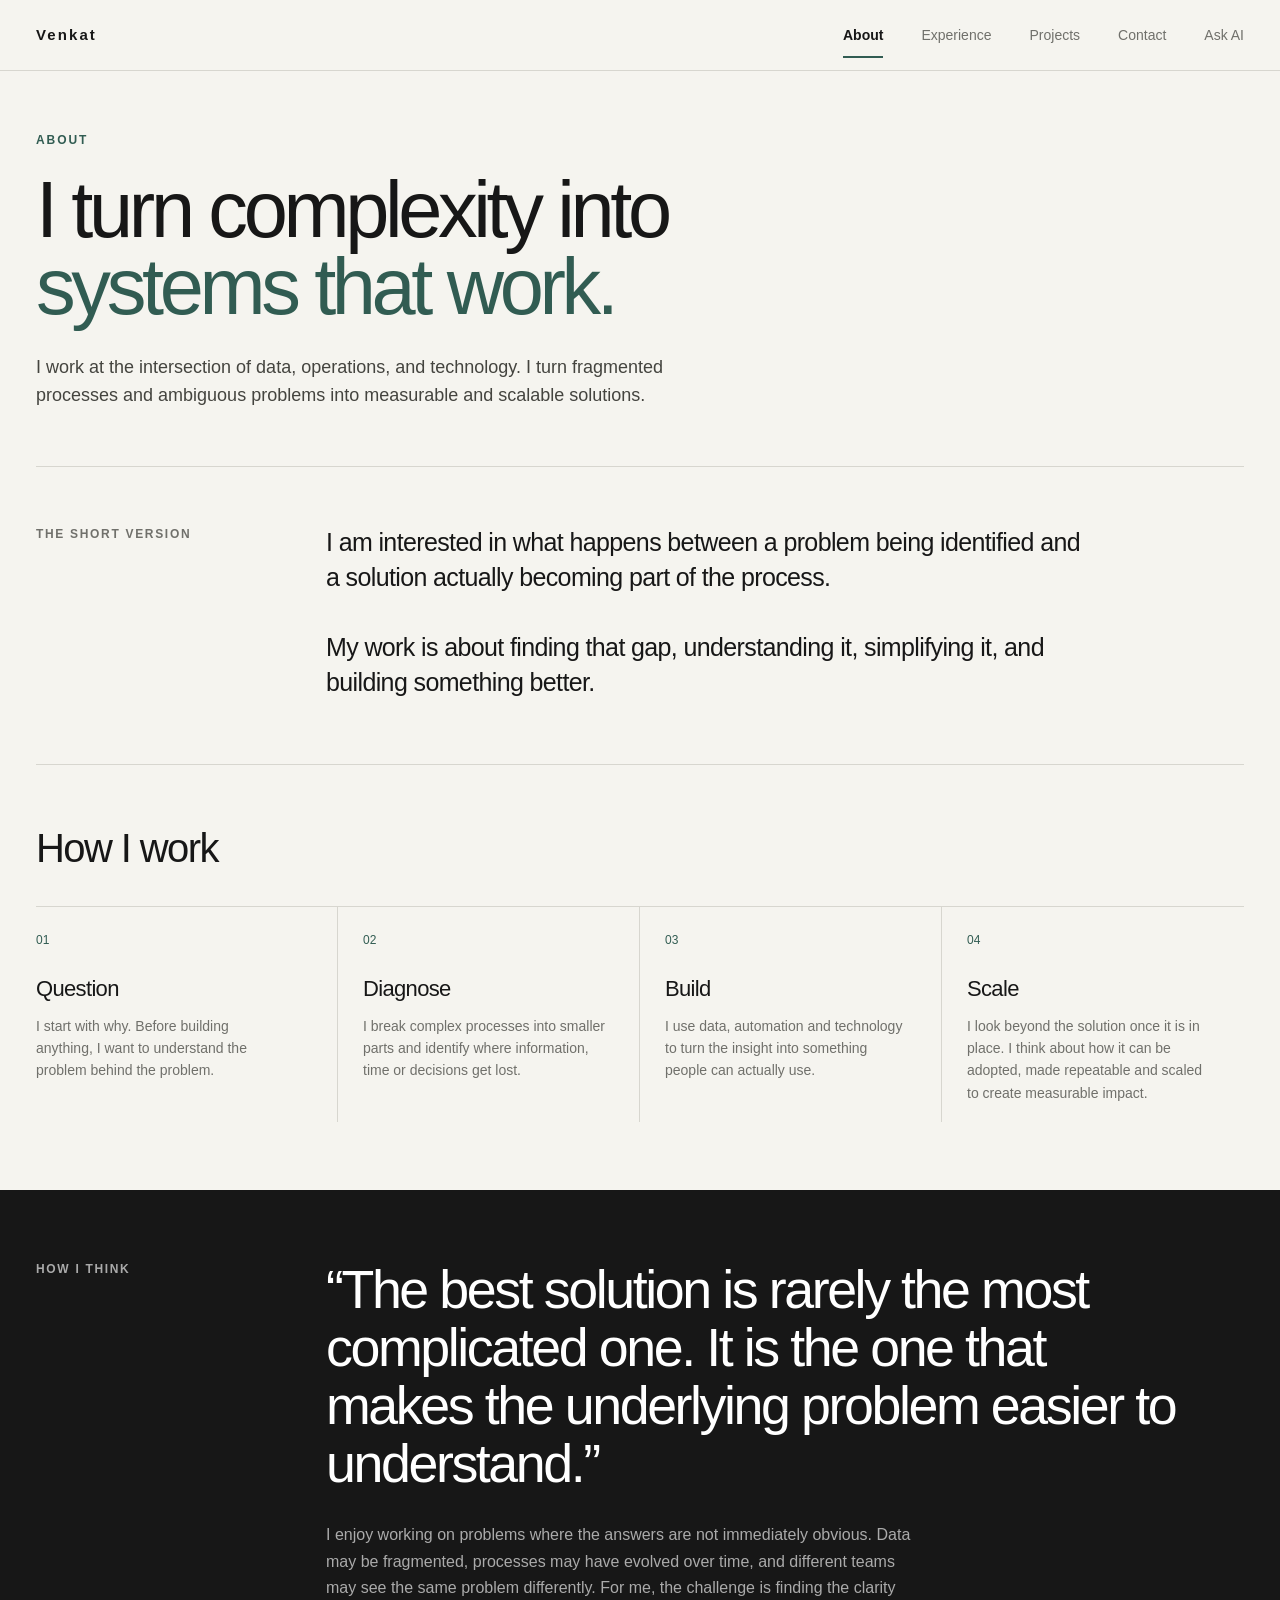
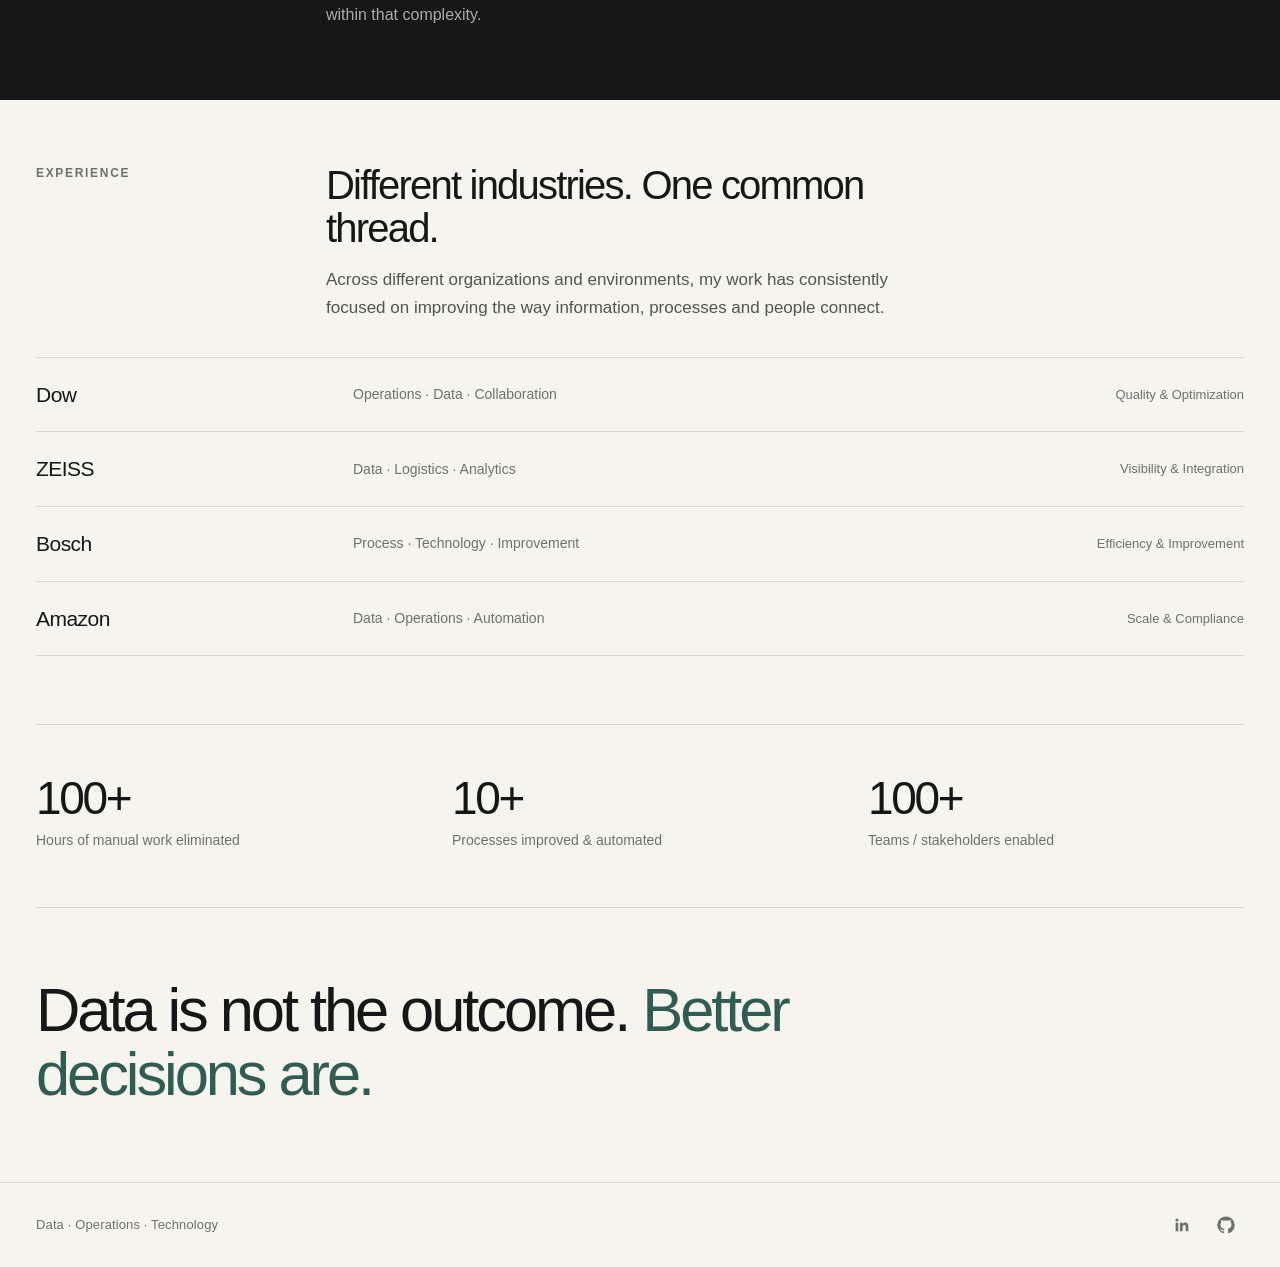
==== index.html @ 52da56d9 "Initial portfolio website" ====
<!DOCTYPE html>
<html lang="en">

<head>
  <meta charset="UTF-8" />

  <meta
    name="viewport"
    content="width=device-width, initial-scale=1.0"
  />

  <meta
    name="description"
    content="Venkat — Data, Operations and Technology. Turning complexity into systems that work."
  />

  <title>About — Venkat</title>

  <!-- Main page styles -->
  <link
    rel="stylesheet"
    href="/assets/css/pages/index.css"
  />

  <!-- Responsive styles must come after main styles -->
  <link
    rel="stylesheet"
    href="/assets/css/responsive.css"
  />
</head>


<body>

  <!-- ==========================================
       NAVIGATION
  =========================================== -->

  <nav class="site-nav">

    <div class="container nav-inner">

      <!-- Logo -->
      <a
        href="./index.html"
        class="logo"
        aria-label="Venkat home"
      >
        Venkat
      </a>


      <!-- Navigation Links -->
      <div
        class="nav-links"
        id="navLinks"
      >

        <a
          href="./index.html"
          class="active"
          aria-current="page"
        >
          About
        </a>

        <a href="./experience.html">
          Experience
        </a>

        <a href="./projects.html">
          Projects
        </a>

        <a href="./contact.html">
          Contact
        </a>

        <a href="./ask-ai/">
          Ask AI
        </a>

      </div>


      <!-- Mobile Hamburger -->
      <button
        class="menu-toggle"
        id="menuToggle"
        type="button"
        aria-label="Open navigation menu"
        aria-controls="navLinks"
        aria-expanded="false"
      >

        <span></span>
        <span></span>
        <span></span>

      </button>

    </div>

  </nav>



  <!-- ==========================================
       MAIN CONTENT
  =========================================== -->

  <main>


    <!-- ==========================================
         HERO
    =========================================== -->

    <section class="container hero">

      <div class="eyebrow">
        About
      </div>

      <h1>
        I turn complexity
        into<span> systems that work.</span>
      </h1>

      <p class="hero-description">
        I work at the intersection of data, operations, and technology.
         I turn fragmented processes and ambiguous problems into measurable 
         and scalable solutions.
      </p>

    </section>



    <!-- ==========================================
         INTRO
    =========================================== -->

    <section class="container intro">

      <div class="section-label">
        The short version
      </div>

      <div class="intro-text">

        I am interested in what happens between a problem being identified 
        and a solution actually becoming part of the process.

        <br><br>

        My work is about finding that gap, understanding it,
        simplifying it, and building something better.

      </div>

    </section>



    <!-- ==========================================
         FRAMEWORK
    =========================================== -->

    <section class="container framework">

      <h2 class="framework-title">
        How I work
      </h2>


      <div class="steps">


        <!-- Step 01 -->
        <article class="step">

          <div class="step-number">
            01
          </div>

          <h3>
            Question
          </h3>

          <p>
            I start with why. Before building anything, I want to understand the problem behind the problem.
          </p>

        </article>


        <!-- Step 02 -->
        <article class="step">

          <div class="step-number">
            02
          </div>

          <h3>
            Diagnose
          </h3>

          <p>
            I break complex processes into smaller
            parts and identify where information, time or
            decisions get lost.
          </p>

        </article>


        <!-- Step 03 -->
        <article class="step">

          <div class="step-number">
            03
          </div>

          <h3>
            Build
          </h3>

          <p>
            I use data, automation and technology to turn
            the insight into something people can actually use.
          </p>

        </article>


        <!-- Step 04 -->
        <article class="step">

          <div class="step-number">
            04
          </div>

          <h3>
            Scale
          </h3>

          <p>
            I look beyond the solution once it is in place. I think about how it can be 
            adopted, made repeatable and scaled to create measurable impact.
          </p>

        </article>


      </div>

    </section>



    <!-- ==========================================
         THINKING
    =========================================== -->

    <section class="thinking">

      <div class="container thinking-grid">


        <div class="section-label">
          How I think
        </div>


        <div>

          <blockquote class="thinking-quote">
            “The best solution is rarely the most complicated one.
            It is the one that makes the underlying problem easier
            to understand.”
          </blockquote>

          <p class="thinking-copy">
            I enjoy working on problems where the answers are not
            immediately obvious. Data may be fragmented, processes 
            may have evolved over time, and different teams may see 
            the same problem differently. For me, the challenge is 
            finding the clarity within that complexity.
          </p>

        </div>


      </div>

    </section>



    <!-- ==========================================
         EXPERIENCE
    =========================================== -->

    <section class="container experience">


      <div class="experience-header">


        <div>

          <div class="section-label">
            Experience
          </div>

        </div>


        <div>

          <h2>
            Different industries.
            One common thread.
          </h2>

          <p class="experience-intro">
            Across different organizations and environments,
            my work has consistently focused on improving the
            way information, processes and people connect.
          </p>

        </div>


      </div>



      <div class="companies">


        <!-- Dow -->
        <div class="company">

          <div class="company-name">
            Dow
          </div>

          <div class="company-role">
            Operations · Data · Collaboration
          </div>

          <div class="company-type">
            Quality & Optimization
          </div>

        </div>

        <!-- ZEISS -->
        <div class="company">

          <div class="company-name">
            ZEISS
          </div>

          <div class="company-role">
            Data · Logistics · Analytics
          </div>

          <div class="company-type">
            Visibility & Integration
          </div>

        </div>

        <!-- Bosch -->
        <div class="company">

          <div class="company-name">
            Bosch
          </div>

          <div class="company-role">
            Process · Technology · Improvement
          </div>

          <div class="company-type">
            Efficiency & Improvement
          </div>

        </div>
        <!-- Amazon -->
        <div class="company">

          <div class="company-name">
            Amazon
          </div>

          <div class="company-role">
            Data · Operations · Automation
          </div>

          <div class="company-type">
            Scale & Compliance
          </div>

        </div>

      </div>

    </section>



    <!-- ==========================================
         IMPACT / METRICS
    =========================================== -->

    <section class="container metrics">


      <div class="metric">

        <div class="metric-number">
          100+
        </div>

        <div class="metric-label">
          Hours of manual work eliminated
        </div>

      </div>


      <div class="metric">

        <div class="metric-number">
          10+
        </div>

        <div class="metric-label">
          Processes improved & automated
        </div>

      </div>


      <div class="metric">

        <div class="metric-number">
          100+
        </div>

        <div class="metric-label">
          Teams / stakeholders enabled
        </div>

      </div>


    </section>



    <!-- ==========================================
         PHILOSOPHY
    =========================================== -->

    <section class="container philosophy">

      <p>
        Data is not the outcome.
        <strong>Better decisions are.</strong>
      </p>

    </section>


  </main>



  <!-- ==========================================
       FOOTER
  =========================================== -->

  <footer>

    <div class="container footer-inner">


      <!-- Positioning -->
      <div class="footer-positioning">
        Data · Operations · Technology
      </div>



      <!-- Social Links -->
      <div class="social-links">


        <!-- LinkedIn -->
        <a
          href="https://www.linkedin.com/in/vr-pochana/"
          class="social-link linkedin-link"
          target="_blank"
          rel="noopener noreferrer"
          aria-label="Visit my LinkedIn profile"
        >

          <svg
            viewBox="0 0 24 24"
            aria-hidden="true"
          >

            <path
              d="M20.45 20.45h-3.56v-5.57c0-1.33-.03-3.04-1.85-3.04-1.85 0-2.14 1.45-2.14 2.94v5.67H9.34V9h3.42v1.56h.05c.48-.9 1.64-1.85 3.37-1.85 3.6 0 4.27 2.37 4.27 5.46v6.28zM5.32 7.43a2.06 2.06 0 1 1 0-4.12 2.06 2.06 0 0 1 0 4.12zM7.1 20.45H3.54V9H7.1v11.45z"
            />

          </svg>

        </a>



        <!-- GitHub -->
        <a
          href="https://github.com/venkat5554"
          class="social-link github-link"
          target="_blank"
          rel="noopener noreferrer"
          aria-label="Visit my GitHub profile"
        >

          <svg
            viewBox="0 0 24 24"
            aria-hidden="true"
          >

            <path
              d="M12 .7a11.5 11.5 0 0 0-3.64 22.41c.58.11.79-.25.79-.56v-2.23c-3.22.7-3.9-1.37-3.9-1.37-.52-1.34-1.29-1.7-1.29-1.7-1.05-.72.08-.71.08-.71 1.16.08 1.77 1.2 1.77 1.2 1.03 1.78 2.71 1.27 3.37.97.1-.75.4-1.27.73-1.56-2.57-.3-5.27-1.29-5.27-5.72 0-1.26.45-2.3 1.19-3.11-.12-.29-.52-1.47.11-3.07 0 0 .97-.31 3.16 1.19a10.9 10.9 0 0 1 5.76 0c2.19-1.5 3.16-1.19 3.16-1.19.63 1.6.23 2.78.11 3.07.74.81 1.19 1.85 1.19 3.11 0 4.45-2.71 5.42-5.29 5.71.42.36.79 1.08.79 2.18v3.24c0 .31.21.68.8.56A11.5 11.5 0 0 0 12 .7z"
            />

          </svg>

        </a>


      </div>

    </div>

  </footer>



  <!-- ==========================================
       JAVASCRIPT
  =========================================== -->

  <script src="/assets/js/main.js"></script>

</body>

</html>
---- assets/css/pages/index.css ----
/* ==========================================
   ROOT VARIABLES
=========================================== */

:root {
  --bg: #f5f4ef;
  --text: #171717;
  --muted: #70706b;
  --line: #d7d6cf;
  --accent: #315c52;
  --white: #ffffff;
  --linkedin: #0a66c2;
  --github: #181717;
}


/* ==========================================
   RESET
=========================================== */

*,
*::before,
*::after {
  box-sizing: border-box;
  margin: 0;
  padding: 0;
}

html {
  scroll-behavior: smooth;
}

body {
  min-height: 100vh;

  background: var(--bg);
  color: var(--text);

  font-family:
    Inter,
    -apple-system,
    BlinkMacSystemFont,
    "Segoe UI",
    sans-serif;

  line-height: 1.6;
}

body.menu-open {
  overflow: hidden;
}

a {
  color: inherit;
  text-decoration: none;
}

button,
input,
textarea {
  font: inherit;
}

img,
svg {
  display: block;
  max-width: 100%;
}


/* ==========================================
   GENERAL CONTAINER
=========================================== */

.container {
  width: min(1280px, calc(100% - 72px));
  margin-inline: auto;
}


/* ==========================================
   NAVIGATION
=========================================== */

.site-nav {
  position: relative;
  z-index: 1000;

  padding: 20px 0;

  border-bottom: 1px solid var(--line);
  background: var(--bg);
}

.nav-inner {
  position: relative;

  display: flex;
  align-items: center;
  justify-content: space-between;
}


/* ==========================================
   LOGO
=========================================== */

.logo {
  position: relative;
  z-index: 1002;

  font-size: 15px;
  font-weight: 700;
  letter-spacing: 0.14em;

  transition: opacity 0.2s ease;
}

.logo:hover {
  opacity: 0.65;
}


/* ==========================================
   DESKTOP NAVIGATION
=========================================== */

.nav-links {
  display: flex;
  align-items: center;

  gap: 38px;

  color: var(--muted);

  font-size: 14px;
}

.nav-links a {
  position: relative;

  padding: 4px 0;

  transition: color 0.25s ease;
}

.nav-links a:hover {
  color: var(--text);
}

.nav-links a.active {
  color: var(--text);
  font-weight: 600;
}

.nav-links a.active::after {
  content: "";

  position: absolute;
  left: 0;
  bottom: -8px;

  width: 100%;
  height: 2px;

  background: var(--accent);
}


/* ==========================================
   HAMBURGER
=========================================== */

.menu-toggle {
  display: none;

  position: relative;
  z-index: 1002;

  width: 32px;
  height: 26px;

  padding: 2px 0;

  border: 0;
  background: transparent;

  cursor: pointer;
}

.menu-toggle span {
  display: block;

  width: 100%;
  height: 2px;

  background: var(--text);

  transform-origin: center;

  transition:
    transform 0.3s ease,
    opacity 0.2s ease;
}

.menu-toggle span + span {
  margin-top: 6px;
}

.menu-toggle.active span:nth-child(1) {
  transform: translateY(8px) rotate(45deg);
}

.menu-toggle.active span:nth-child(2) {
  opacity: 0;
}

.menu-toggle.active span:nth-child(3) {
  transform: translateY(-8px) rotate(-45deg);
}


/* ==========================================
   HERO
=========================================== */

.hero {
  max-width: none;

  padding: 60px 0 56px;
}

.eyebrow {
  margin-bottom: 20px;

  color: var(--accent);

  font-size: 12px;
  font-weight: 600;

  text-transform: uppercase;
  letter-spacing: 0.16em;
}

.hero h1 {
  max-width: 930px;

  font-size: clamp(52px, 6.2vw, 82px);
  font-weight: 500;

  line-height: 0.98;
  letter-spacing: -0.055em;
}


/*
   Only highlight spans inside the hero heading.

   Do not use:
   .hero span

   because it can affect buttons or other
   span elements added inside the hero later.
*/

.hero h1 span {
  display: block;

  color: var(--accent);
  font-weight: 500;
}

.hero-description {
  max-width: 650px;

  margin-top: 28px;

  color: #44443f;

  font-size: 18px;
  line-height: 1.55;
}


/* ==========================================
   INTRO
=========================================== */

.intro {
  display: grid;
  grid-template-columns: 220px minmax(0, 760px);

  gap: 70px;

  padding: 58px 0 64px;

  border-top: 1px solid var(--line);
}

.section-label {
  color: var(--muted);

  font-size: 12px;
  font-weight: 600;

  text-transform: uppercase;
  letter-spacing: 0.14em;
}

.intro-text {
  max-width: 760px;

  font-size: 25px;

  line-height: 1.4;
  letter-spacing: -0.025em;
}


/* ==========================================
   FRAMEWORK
=========================================== */

.framework {
  padding: 62px 0 68px;

  border-top: 1px solid var(--line);
}

.framework-title {
  max-width: 800px;

  margin-bottom: 36px;

  font-size: 40px;
  font-weight: 500;

  line-height: 1.08;
  letter-spacing: -0.04em;
}

.steps {
  display: grid;
  grid-template-columns: repeat(4, 1fr);

  border-top: 1px solid var(--line);
}

.step {
  min-height: 210px;

  padding: 24px 25px 18px 0;

  border-right: 1px solid var(--line);
}

.step:not(:first-child) {
  padding-left: 25px;
}

.step:last-child {
  padding-right: 0;

  border-right: 0;
}

.step-number {
  margin-bottom: 26px;

  color: var(--accent);

  font-size: 12px;
  font-weight: 500;
}

.step h3 {
  margin-bottom: 12px;

  font-size: 22px;
  font-weight: 500;

  line-height: 1.2;
  letter-spacing: -0.03em;
}

.step p {
  max-width: 245px;

  color: var(--muted);

  font-size: 14px;
  line-height: 1.6;
}


/* ==========================================
   THINKING
=========================================== */

.thinking {
  padding: 70px 0 72px;

  background: var(--text);
  color: var(--white);
}

.thinking-grid {
  display: grid;
  grid-template-columns: 220px minmax(0, 900px);

  gap: 70px;
}

.thinking .section-label {
  color: #aaaaaa;
}

.thinking-quote {
  max-width: 850px;

  border: 0;

  font-size: clamp(34px, 4.2vw, 54px);
  font-style: normal;
  font-weight: 400;

  line-height: 1.08;
  letter-spacing: -0.045em;
}

.thinking-copy {
  max-width: 600px;

  margin-top: 30px;

  color: #aaaaaa;

  font-size: 16px;
  line-height: 1.65;
}


/* ==========================================
   EXPERIENCE
=========================================== */

.experience {
  padding: 64px 0 68px;
}

.experience-header {
  display: grid;
  grid-template-columns: 220px minmax(0, 760px);

  gap: 70px;

  margin-bottom: 36px;
}

.experience h2 {
  max-width: 650px;

  font-size: 40px;
  font-weight: 500;

  line-height: 1.08;
  letter-spacing: -0.045em;
}

.experience-intro {
  max-width: 600px;

  margin-top: 16px;

  color: #55554f;

  font-size: 17px;
  line-height: 1.6;
}


/* ==========================================
   COMPANY LIST
=========================================== */

.companies {
  border-top: 1px solid var(--line);
}

.company {
  display: grid;
  grid-template-columns: 0.8fr 1.4fr 1fr;
  align-items: center;

  gap: 30px;

  padding: 20px 0;

  border-bottom: 1px solid var(--line);

  transition:
    padding-left 0.2s ease,
    opacity 0.2s ease;
}

.company:hover {
  padding-left: 7px;
}

.company-name {
  font-size: 21px;
  font-weight: 500;

  letter-spacing: -0.025em;
}

.company-role {
  color: var(--muted);

  font-size: 14px;
  line-height: 1.5;
}

.company-type {
  color: var(--muted);

  font-size: 13px;
  line-height: 1.5;

  text-align: right;
}


/* ==========================================
   METRICS
=========================================== */

.metrics {
  display: grid;
  grid-template-columns: repeat(3, 1fr);

  gap: 40px;

  padding: 50px 0 56px;

  border-top: 1px solid var(--line);
}

.metric {
  min-width: 0;
}

.metric-number {
  font-size: 46px;
  font-weight: 500;

  line-height: 1;
  letter-spacing: -0.05em;
}

.metric-label {
  max-width: 220px;

  margin-top: 9px;

  color: var(--muted);

  font-size: 14px;
  line-height: 1.5;
}


/* ==========================================
   PHILOSOPHY
=========================================== */

.philosophy {
  padding: 70px 0 76px;

  border-top: 1px solid var(--line);
}

.philosophy p {
  max-width: 950px;

  font-size: clamp(38px, 4.8vw, 62px);

  line-height: 1.04;
  letter-spacing: -0.05em;
}

.philosophy strong {
  color: var(--accent);
  font-weight: 500;
}


/* ==========================================
   FOOTER
=========================================== */

footer {
  padding: 24px 0;

  border-top: 1px solid var(--line);

  color: var(--muted);

  font-size: 13px;
}

.footer-inner {
  display: flex;
  align-items: center;
  justify-content: space-between;

  gap: 30px;
}

.footer-positioning {
  letter-spacing: 0.01em;
}


/* ==========================================
   SOCIAL LINKS
=========================================== */

.social-links {
  display: flex;
  align-items: center;

  gap: 8px;
}

.social-link {
  display: inline-flex;
  align-items: center;
  justify-content: center;

  width: 36px;
  height: 36px;

  border-radius: 50%;

  color: var(--muted);

  transition:
    background-color 0.25s ease,
    color 0.25s ease,
    transform 0.25s ease;
}

.social-link svg {
  width: 18px;
  height: 18px;

  fill: currentColor;
}


/* LinkedIn */

.linkedin-link:hover,
.linkedin-link:focus-visible {
  background: var(--linkedin);
  color: var(--white);

  transform: translateY(-2px);
}


/* GitHub */

.github-link:hover,
.github-link:focus-visible {
  background: var(--github);
  color: var(--white);

  transform: translateY(-2px);
}


/* ==========================================
   FOCUS ACCESSIBILITY
=========================================== */

a:focus-visible,
button:focus-visible {
  outline: 2px solid var(--accent);
  outline-offset: 5px;
}


/* ==========================================
   TABLET
=========================================== */

@media (max-width: 900px) {

  .container {
    width: min(760px, calc(100% - 40px));
  }


  /* HERO */

  .hero {
    padding: 54px 0 50px;
  }

  .hero h1 {
    max-width: 760px;

    font-size: clamp(48px, 9vw, 68px);
  }

  .hero-description {
    max-width: 600px;

    font-size: 17px;
  }


  /* INTRO */

  .intro {
    grid-template-columns: 180px minmax(0, 1fr);

    gap: 45px;

    padding: 50px 0 56px;
  }

  .intro-text {
    font-size: 22px;
  }


  /* FRAMEWORK */

  .framework {
    padding: 54px 0 58px;
  }

  .steps {
    grid-template-columns: repeat(2, 1fr);
  }

  .step {
    min-height: 190px;

    padding: 25px 24px;
  }

  .step:not(:first-child) {
    padding-left: 24px;
  }

  .step:nth-child(2) {
    border-right: 0;
  }

  .step:nth-child(-n + 2) {
    border-bottom: 1px solid var(--line);
  }

  .step:nth-child(odd) {
    padding-left: 0;
  }

  .step-number {
    margin-bottom: 20px;
  }


  /* THINKING */

  .thinking {
    padding: 60px 0;
  }

  .thinking-grid {
    grid-template-columns: 180px minmax(0, 1fr);

    gap: 45px;
  }


  /* EXPERIENCE */

  .experience {
    padding: 56px 0 60px;
  }

  .experience-header {
    grid-template-columns: 180px minmax(0, 1fr);

    gap: 45px;

    margin-bottom: 32px;
  }

  .experience h2 {
    font-size: 36px;
  }


  /* COMPANIES */

  .company {
    grid-template-columns: 0.8fr 1.5fr 1fr;

    gap: 20px;
  }


  /* PHILOSOPHY */

  .philosophy {
    padding: 60px 0 64px;
  }
}


/* ==========================================
   MOBILE
=========================================== */

@media (max-width: 700px) {

  .container {
    width: calc(100% - 32px);
  }


  /* ==========================================
     NAVIGATION
  =========================================== */

  .site-nav {
    padding: 18px 0;
  }

  .menu-toggle {
    display: block;
  }

  .nav-links {
    position: fixed;
    inset: 0;

    z-index: 1001;

    display: flex;
    flex-direction: column;
    align-items: center;
    justify-content: center;

    gap: 28px;

    background: var(--bg);

    font-size: 22px;

    opacity: 0;
    visibility: hidden;

    pointer-events: none;

    transition:
      opacity 0.25s ease,
      visibility 0.25s ease;
  }

  .nav-links.open {
    opacity: 1;
    visibility: visible;

    pointer-events: auto;
  }

  .nav-links a.active::after {
    bottom: -6px;
  }


  /* ==========================================
     HERO
  =========================================== */

  .hero {
    padding: 44px 0 44px;
  }

  .eyebrow {
    margin-bottom: 18px;
  }

  .hero h1 {
    max-width: 100%;

    font-size: clamp(42px, 13vw, 58px);

    line-height: 0.98;
  }

  .hero-description {
    max-width: 100%;

    margin-top: 22px;

    font-size: 16px;
  }


  /* ==========================================
     INTRO
  =========================================== */

  .intro {
    display: block;

    padding: 44px 0 48px;
  }

  .intro .section-label {
    margin-bottom: 24px;
  }

  .intro-text {
    max-width: 100%;

    font-size: 20px;
  }


  /* ==========================================
     FRAMEWORK
  =========================================== */

  .framework {
    padding: 46px 0 50px;
  }

  .framework-title {
    margin-bottom: 28px;

    font-size: 34px;
  }

  .steps {
    grid-template-columns: 1fr;
  }

  .step,
  .step:not(:first-child) {
    min-height: auto;

    padding: 24px 0;

    border-right: 0;
    border-bottom: 1px solid var(--line);
  }

  .step:last-child {
    border-bottom: 0;
  }

  .step-number {
    margin-bottom: 15px;
  }

  .step h3 {
    font-size: 21px;
  }

  .step p {
    max-width: 450px;
  }


  /* ==========================================
     THINKING
  =========================================== */

  .thinking {
    padding: 48px 0 52px;
  }

  .thinking-grid {
    display: block;
  }

  .thinking .section-label {
    margin-bottom: 28px;
  }

  .thinking-quote {
    max-width: 100%;

    font-size: clamp(32px, 9vw, 44px);
  }

  .thinking-copy {
    margin-top: 26px;

    font-size: 15px;
  }


  /* ==========================================
     EXPERIENCE
  =========================================== */

  .experience {
    padding: 48px 0 52px;
  }

  .experience-header {
    display: block;

    margin-bottom: 30px;
  }

  .experience-header .section-label {
    margin-bottom: 22px;
  }

  .experience h2 {
    max-width: 100%;

    font-size: 34px;
  }

  .experience-intro {
    margin-top: 14px;

    font-size: 16px;
  }


  /* ==========================================
     COMPANY LIST
  =========================================== */

  .company {
    display: grid;
    grid-template-columns: 1fr;

    gap: 4px;

    padding: 20px 0;
  }

  .company:hover {
    padding-left: 0;
  }

  .company-name {
    margin-bottom: 4px;

    font-size: 20px;
  }

  .company-role {
    font-size: 14px;
  }

  .company-type {
    margin-top: 3px;

    font-size: 12px;

    text-align: left;
  }


  /* ==========================================
     METRICS
  =========================================== */

  .metrics {
    grid-template-columns: 1fr;

    gap: 0;

    padding: 0;
  }

  .metric {
    padding: 28px 0;

    border-bottom: 1px solid var(--line);
  }

  .metric:last-child {
    border-bottom: 0;
  }

  .metric-number {
    font-size: 44px;
  }


  /* ==========================================
     PHILOSOPHY
  =========================================== */

  .philosophy {
    padding: 52px 0 56px;
  }

  .philosophy p {
    max-width: 100%;

    font-size: clamp(36px, 10vw, 50px);
  }


  /* ==========================================
     FOOTER
  =========================================== */

  footer {
    padding: 22px 0;
  }

  .footer-inner {
    align-items: flex-start;
    flex-direction: column;

    gap: 16px;
  }
}


/* ==========================================
   SMALL MOBILE
=========================================== */

@media (max-width: 420px) {

  .container {
    width: calc(100% - 28px);
  }

  .hero {
    padding: 40px 0;
  }

  .hero h1 {
    font-size: clamp(39px, 12.5vw, 50px);
  }

  .intro-text {
    font-size: 19px;
  }

  .framework-title,
  .experience h2 {
    font-size: 31px;
  }

  .thinking-quote {
    font-size: 31px;
  }

  .metric-number {
    font-size: 40px;
  }
}
---- assets/css/responsive.css ----
/* ==========================================
   SHARED TABLET / MOBILE
=========================================== */

@media (max-width: 900px) {

  /* ========================================
     GENERAL
  ======================================== */

  .container {
    width: min(calc(100% - 32px), 760px);
  }


  /* ========================================
     NAVIGATION — ALL PAGES
  ======================================== */

  nav,
  .site-nav {
    position: relative;
    z-index: 1000;
  }

  .site-nav {
    padding: 22px 0;
  }

  nav {
    height: 76px;
  }

  .nav-inner {
    position: relative;
  }

  .menu-toggle {
    display: block;
  }

  .nav-links {
    position: fixed;
    inset: 0;

    width: 100%;
    height: 100dvh;

    display: flex;
    flex-direction: column;
    align-items: flex-start;
    justify-content: center;

    gap: 0;

    padding: 100px 32px 60px;

    /*
      About / Experience use --bg.
      Contact uses --background.
      The fallback keeps this shared file compatible.
    */
    background: var(--bg, var(--background));

    opacity: 0;
    visibility: hidden;
    pointer-events: none;

    transform: translateY(-12px);

    transition:
      opacity 0.25s ease,
      visibility 0.25s ease,
      transform 0.25s ease;

    z-index: 1001;
  }

  .nav-links.open {
    opacity: 1;
    visibility: visible;
    pointer-events: auto;

    transform: translateY(0);
  }

  .nav-links a {
    width: 100%;

    padding: 14px 0;

    color: var(--muted);

    font-size: clamp(34px, 8vw, 50px);
    font-weight: 500;

    line-height: 1.15;
    letter-spacing: -0.035em;
  }

  .nav-links a:hover,
  .nav-links a.active {
    color: var(--text);
  }

  .nav-links a.active::after {
    left: auto;
    right: 0;
    bottom: 50%;

    width: 8px;
    height: 8px;

    border-radius: 50%;

    background: var(--accent);

    transform: translateY(50%);
  }


  /* ========================================
     ABOUT PAGE
  ======================================== */

  .hero {
    padding: 80px 0;
  }

  .hero h1 {
    font-size: clamp(50px, 15vw, 78px);
  }

  .hero-description {
    margin-top: 35px;
    font-size: 18px;
  }

  .intro {
    grid-template-columns: 1fr;
    gap: 35px;

    padding: 70px 0;
  }

  .intro-text {
    font-size: 25px;
  }

  .framework {
    padding: 80px 0;
  }

  .framework-title {
    margin-bottom: 50px;
    font-size: 42px;
  }

  .steps {
    grid-template-columns: 1fr 1fr;
  }

  .step {
    margin: 0;

    padding: 30px 25px 35px 0;

    border-right: 0;
    border-bottom: 1px solid var(--line);
  }

  .step:nth-child(odd) {
    padding-right: 25px;
    border-right: 1px solid var(--line);
  }

  .step:nth-child(even) {
    padding-left: 25px;
  }

  .step-number {
    margin-bottom: 35px;
  }

  .step p {
    max-width: none;
  }

  .thinking {
    padding: 90px 0;
  }

  .thinking-grid {
    grid-template-columns: 1fr;
    gap: 35px;
  }

  .thinking-copy {
    margin-top: 35px;
  }

  .experience {
    padding: 85px 0;
  }

  .experience-header {
    grid-template-columns: 1fr;
    gap: 35px;

    margin-bottom: 55px;
  }

  .experience h2 {
    font-size: 43px;
  }

  .company-type {
    text-align: left;
  }

  .metrics {
    grid-template-columns: 1fr;
    gap: 45px;

    padding: 70px 0;
  }

  .philosophy {
    padding: 90px 0;
  }


  /* ========================================
     EXPERIENCE PAGE
  ======================================== */

  .career-strip-grid {
    grid-template-columns: 1fr 1fr;
  }

  .career-strip-item:nth-child(2) {
    border-right: 0;
  }

  .career-strip-item:nth-child(-n+2) {
    border-bottom: 1px solid rgba(255, 255, 255, 0.24);
  }

  .career-strip-item:nth-child(3) {
    padding-left: 0;
  }

  .experience-intro-grid,
  .company-header,
  .capabilities-header {
    grid-template-columns: 1fr;
    gap: 35px;
  }

  .experience-intro,
  .company,
  .capabilities,
  .cta {
    padding: 85px 0;
  }

  .ownership-grid {
    grid-template-columns: 1fr;
  }

  .ownership-item,
  .ownership-item:not(:first-child) {
    min-height: auto;

    padding: 30px 0;

    border-right: 0;
    border-bottom: 1px solid var(--line);
  }

  .ownership-item:last-child {
    border-bottom: 0;
  }

  .ownership-number {
    margin-bottom: 24px;
  }

  .company-outcome {
    grid-template-columns: 1fr;
  }

  .capability-grid {
    grid-template-columns: 1fr 1fr;
  }

  .capability:nth-child(2) {
    border-right: 0;
  }

  .capability:nth-child(-n+2) {
    border-bottom: 1px solid var(--line);
  }

  .capability:nth-child(3) {
    padding-left: 0;
  }

  .cta-inner {
    flex-direction: column;
    align-items: flex-start;
  }


  /* ========================================
     CONTACT PAGE
  ======================================== */

  .contact-grid {
    grid-template-columns: 1fr;
    gap: 70px;
  }

  .contact {
    padding: 80px 0 90px;
  }

  .closing {
    padding: 90px 0;
  }

  .closing-grid {
    grid-template-columns: 1fr;
    gap: 40px;
  }


  /* ========================================
     FOOTER — ALL PAGES
  ======================================== */

  .footer-inner {
    flex-direction: column;
    align-items: flex-start;

    gap: 20px;
  }

  .social-links {
    gap: 8px;
  }

}


/* ==========================================
   SMALL MOBILE
=========================================== */

@media (max-width: 560px) {

  /* ========================================
     GENERAL
  ======================================== */

  .container {
    width: calc(100% - 32px);
  }

  .nav-inner {
    width: calc(100% - 32px);
  }

  .nav-links {
    padding-left: 20px;
    padding-right: 20px;
  }


  /* ========================================
     SHARED HERO
  ======================================== */

  .hero {
    padding: 65px 0 70px;
  }

  .eyebrow {
    margin-bottom: 22px;
  }

  .hero h1 {
    font-size: clamp(46px, 14vw, 68px);
    line-height: 1;
  }

  .hero-description {
    margin-top: 32px;
    font-size: 17px;
  }


  /* ========================================
     ABOUT PAGE
  ======================================== */

  .intro {
    padding: 60px 0;
  }

  .intro-text {
    font-size: 22px;
  }

  .framework {
    padding: 65px 0;
  }

  .framework-title {
    font-size: 37px;
  }

  .steps {
    grid-template-columns: 1fr;
  }

  .step,
  .step:nth-child(odd),
  .step:nth-child(even) {
    padding: 28px 0 32px;

    border-right: 0;
    border-bottom: 1px solid var(--line);
  }

  .step:last-child {
    border-bottom: 0;
  }

  .step-number {
    margin-bottom: 25px;
  }

  .thinking {
    padding: 75px 0;
  }

  .thinking-quote {
    font-size: 36px;
  }

  .metric-number {
    font-size: 50px;
  }

  .philosophy {
    padding: 75px 0;
  }

  .philosophy p {
    font-size: 43px;
  }


  /* ========================================
     EXPERIENCE PAGE
  ======================================== */

  .career-strip-grid {
    grid-template-columns: 1fr;
  }

  .career-strip-item,
  .career-strip-item:not(:first-child) {
    min-height: auto;

    padding: 24px 0;

    border-right: 0;
    border-bottom: 1px solid rgba(255, 255, 255, 0.24);
  }

  .career-strip-item:last-child {
    border-bottom: 0;
  }

  .career-strip-label {
    margin-bottom: 16px;
  }

  .experience-intro,
  .company,
  .capabilities,
  .cta {
    padding: 68px 0;
  }

  .company-meta {
    flex-direction: column;
    gap: 5px;
  }

  .company-meta span::after {
    display: none;
  }

  .company-summary {
    font-size: 17px;
  }

  .ownership {
    margin-top: 60px;
  }

  .company-outcome {
    margin-top: 50px;
  }

  .outcome-card,
  .project-card {
    min-height: auto;
    padding: 26px;
  }

  .project-card h3 {
    font-size: 26px;
  }

  .capability-grid {
    grid-template-columns: 1fr;
  }

  .capability,
  .capability:not(:first-child) {
    padding: 26px 0;

    border-right: 0;
    border-bottom: 1px solid var(--line);
  }

  .capability:last-child {
    border-bottom: 0;
  }


  /* ========================================
     CONTACT PAGE
  ======================================== */

  .contact {
    padding: 65px 0 75px;
  }

  .contact-grid {
    gap: 55px;
  }

  .contact-links {
    margin-top: 45px;
  }

  .form-group {
    grid-template-columns: 1fr;

    gap: 12px;

    padding: 22px 0;
  }

  .form-group label {
    padding-top: 0;
  }

  .form-group textarea {
    min-height: 140px;
  }

  .form-actions {
    justify-content: flex-start;
  }

  .closing {
    padding: 75px 0;
  }

  .closing-statement {
    font-size: 38px;
  }

}


/* ==========================================
   REDUCED MOTION
=========================================== */

@media (prefers-reduced-motion: reduce) {

  html {
    scroll-behavior: auto;
  }

  *,
  *::before,
  *::after {
    scroll-behavior: auto !important;

    transition-duration: 0.01ms !important;
    animation-duration: 0.01ms !important;
    animation-iteration-count: 1 !important;
  }

}


/* ==========================================
   ASK AI NAV ACCENT
=========================================== */
.nav-links .ask-ai-nav {
  padding: 8px 14px;
  border: 1px solid var(--accent);
  border-radius: 999px;
  color: var(--accent);
  font-weight: 600;
}

.nav-links .ask-ai-nav:hover,
.nav-links .ask-ai-nav.active {
  background: var(--accent);
  color: var(--bg);
}

.nav-links .ask-ai-nav.active::after {
  display: none;
}
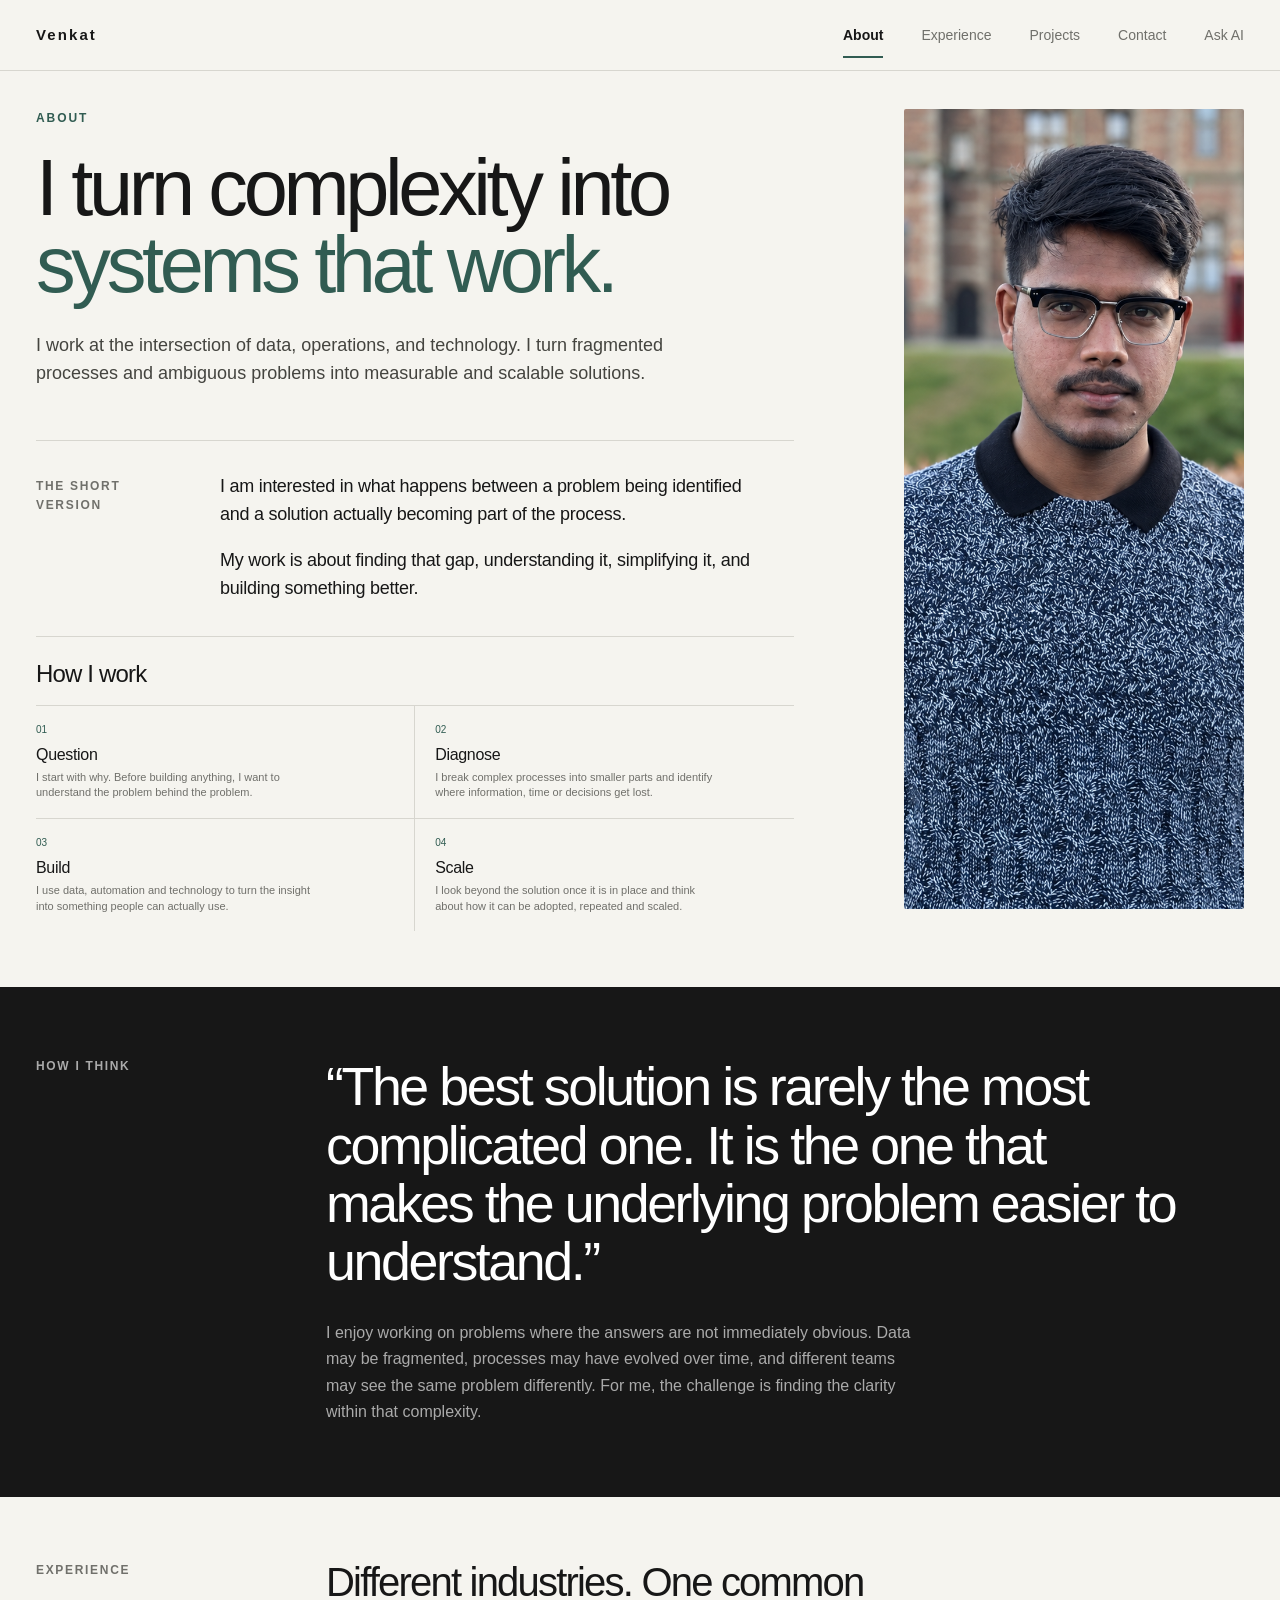
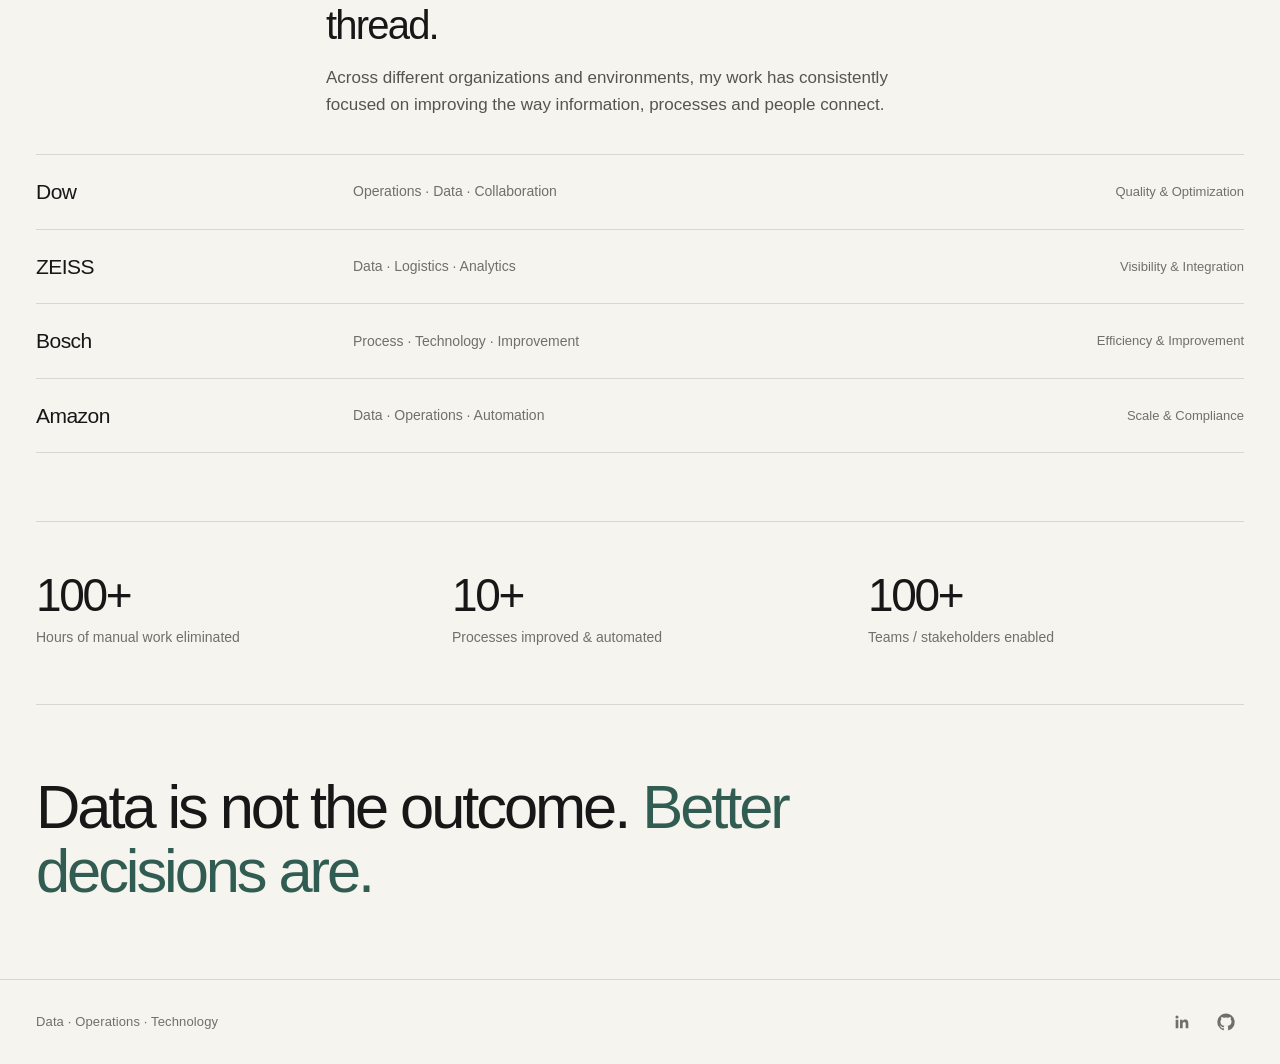
==== commit 27f725ec: "add about profile" ====
--- a/index.html
+++ b/index.html
@@ -15,22 +15,13 @@
   />
 
   <title>About — Venkat</title>
-
-  <!-- Main page styles -->
-  <link
-    rel="stylesheet"
-    href="/assets/css/pages/index.css"
-  />
-
-  <!-- Responsive styles must come after main styles -->
-  <link
-    rel="stylesheet"
-    href="/assets/css/responsive.css"
-  />
+  <link rel="stylesheet" href="assets/css/pages/index.css">
+  <link rel="stylesheet" href="assets/css/responsive.css">
+  <link rel="icon" type="image/png" sizes="64x64" href="./assets/images/profile_pic.png">
 </head>
 
 
-<body>
+<body class="about-page">
 
   <!-- ==========================================
        NAVIGATION
@@ -76,12 +67,14 @@
           Contact
         </a>
 
-        <a href="./ask-ai/">
-          Ask AI
-        </a>
-
-      </div>
-
+        <a href="./ask-ai/" class="desktop-ask-ai">Ask AI</a>
+
+      </div>
+
+      <!-- Mobile Ask AI button -->
+      <a class="mobile-ask-ai" href="./ask-ai/">
+        Ask AI
+      </a>
 
       <!-- Mobile Hamburger -->
       <button
@@ -118,142 +111,82 @@
 
     <section class="container hero">
 
-      <div class="eyebrow">
-        About
-      </div>
-
-      <h1>
-        I turn complexity
-        into<span> systems that work.</span>
-      </h1>
-
-      <p class="hero-description">
-        I work at the intersection of data, operations, and technology.
-         I turn fragmented processes and ambiguous problems into measurable 
-         and scalable solutions.
-      </p>
-
-    </section>
-
-
-
-    <!-- ==========================================
-         INTRO
-    =========================================== -->
-
-    <section class="container intro">
-
-      <div class="section-label">
-        The short version
-      </div>
-
-      <div class="intro-text">
-
-        I am interested in what happens between a problem being identified 
-        and a solution actually becoming part of the process.
-
-        <br><br>
-
-        My work is about finding that gap, understanding it,
-        simplifying it, and building something better.
-
-      </div>
-
-    </section>
-
-
-
-    <!-- ==========================================
-         FRAMEWORK
-    =========================================== -->
-
-    <section class="container framework">
-
-      <h2 class="framework-title">
-        How I work
-      </h2>
-
-
-      <div class="steps">
-
-
-        <!-- Step 01 -->
-        <article class="step">
-
-          <div class="step-number">
-            01
-          </div>
-
-          <h3>
-            Question
-          </h3>
-
-          <p>
-            I start with why. Before building anything, I want to understand the problem behind the problem.
-          </p>
-
-        </article>
-
-
-        <!-- Step 02 -->
-        <article class="step">
-
-          <div class="step-number">
-            02
-          </div>
-
-          <h3>
-            Diagnose
-          </h3>
-
-          <p>
-            I break complex processes into smaller
-            parts and identify where information, time or
-            decisions get lost.
-          </p>
-
-        </article>
-
-
-        <!-- Step 03 -->
-        <article class="step">
-
-          <div class="step-number">
-            03
-          </div>
-
-          <h3>
-            Build
-          </h3>
-
-          <p>
-            I use data, automation and technology to turn
-            the insight into something people can actually use.
-          </p>
-
-        </article>
-
-
-        <!-- Step 04 -->
-        <article class="step">
-
-          <div class="step-number">
-            04
-          </div>
-
-          <h3>
-            Scale
-          </h3>
-
-          <p>
-            I look beyond the solution once it is in place. I think about how it can be 
-            adopted, made repeatable and scaled to create measurable impact.
-          </p>
-
-        </article>
-
-
-      </div>
+      <div class="hero-copy">
+        <div class="eyebrow">
+          About
+        </div>
+
+        <h1>
+          I turn complexity
+          into<span> systems that work.</span>
+        </h1>
+
+        <p class="hero-description">
+          I work at the intersection of data, operations, and technology.
+          I turn fragmented processes and ambiguous problems into measurable
+          and scalable solutions.
+        </p>
+
+        <div class="hero-short-version">
+          <div class="section-label">
+            The short version
+          </div>
+
+          <div class="hero-short-text">
+            <p>
+              I am interested in what happens between a problem being identified
+              and a solution actually becoming part of the process.
+            </p>
+
+            <p>
+              My work is about finding that gap, understanding it,
+              simplifying it, and building something better.
+            </p>
+          </div>
+        </div>
+
+        <div class="hero-work">
+          <h2>How I work</h2>
+
+          <div class="hero-work-grid">
+            <div class="hero-work-step">
+              <span>01</span>
+              <h3>Question</h3>
+              <p>I start with why. Before building anything, I want to understand the problem behind the problem.</p>
+            </div>
+
+            <div class="hero-work-step">
+              <span>02</span>
+              <h3>Diagnose</h3>
+              <p>I break complex processes into smaller parts and identify where information, time or decisions get lost.</p>
+            </div>
+
+            <div class="hero-work-step">
+              <span>03</span>
+              <h3>Build</h3>
+              <p>I use data, automation and technology to turn the insight into something people can actually use.</p>
+            </div>
+
+            <div class="hero-work-step">
+              <span>04</span>
+              <h3>Scale</h3>
+              <p>I look beyond the solution once it is in place and think about how it can be adopted, repeated and scaled.</p>
+            </div>
+          </div>
+        </div>
+      </div>
+
+      <figure class="hero-portrait">
+        <!-- Change this filename if your photo has a different name in assets/images/ -->
+        <img
+          src="./assets/images/profile_pic_about.png"
+          alt="Portrait of Venkat R. Pochana"
+          width="640"
+          height="800"
+          loading="eager"
+          fetchpriority="high"
+        />
+      </figure>
 
     </section>
 
@@ -561,7 +494,6 @@
   =========================================== -->
 
   <script src="/assets/js/main.js"></script>
-
 </body>
 
 </html>
--- a/assets/css/pages/index.css
+++ b/assets/css/pages/index.css
@@ -168,59 +168,6 @@
 
 
 /* ==========================================
-   HAMBURGER
-=========================================== */
-
-.menu-toggle {
-  display: none;
-
-  position: relative;
-  z-index: 1002;
-
-  width: 32px;
-  height: 26px;
-
-  padding: 2px 0;
-
-  border: 0;
-  background: transparent;
-
-  cursor: pointer;
-}
-
-.menu-toggle span {
-  display: block;
-
-  width: 100%;
-  height: 2px;
-
-  background: var(--text);
-
-  transform-origin: center;
-
-  transition:
-    transform 0.3s ease,
-    opacity 0.2s ease;
-}
-
-.menu-toggle span + span {
-  margin-top: 6px;
-}
-
-.menu-toggle.active span:nth-child(1) {
-  transform: translateY(8px) rotate(45deg);
-}
-
-.menu-toggle.active span:nth-child(2) {
-  opacity: 0;
-}
-
-.menu-toggle.active span:nth-child(3) {
-  transform: translateY(-8px) rotate(-45deg);
-}
-
-
-/* ==========================================
    HERO
 =========================================== */
 
@@ -835,57 +782,6 @@
 
 
   /* ==========================================
-     NAVIGATION
-  =========================================== */
-
-  .site-nav {
-    padding: 18px 0;
-  }
-
-  .menu-toggle {
-    display: block;
-  }
-
-  .nav-links {
-    position: fixed;
-    inset: 0;
-
-    z-index: 1001;
-
-    display: flex;
-    flex-direction: column;
-    align-items: center;
-    justify-content: center;
-
-    gap: 28px;
-
-    background: var(--bg);
-
-    font-size: 22px;
-
-    opacity: 0;
-    visibility: hidden;
-
-    pointer-events: none;
-
-    transition:
-      opacity 0.25s ease,
-      visibility 0.25s ease;
-  }
-
-  .nav-links.open {
-    opacity: 1;
-    visibility: visible;
-
-    pointer-events: auto;
-  }
-
-  .nav-links a.active::after {
-    bottom: -6px;
-  }
-
-
-  /* ==========================================
      HERO
   =========================================== */
 
@@ -1169,4 +1065,262 @@
   .metric-number {
     font-size: 40px;
   }
-}+}
+
+/* ==========================================
+   ABOUT HERO + SHORT VERSION
+   Portrait dimensions intentionally preserved.
+========================================== */
+
+.about-page .hero {
+  display: grid;
+  grid-template-columns: minmax(0, 1fr) minmax(260px, 360px);
+  align-items: start;
+  gap: clamp(48px, 7vw, 110px);
+  padding: 38px 0 56px;
+}
+
+.about-page .hero-copy {
+  min-width: 0;
+}
+
+.about-page .hero h1 {
+  max-width: 820px;
+}
+
+.about-page .hero-short-version {
+  display: grid;
+  grid-template-columns: 150px minmax(0, 1fr);
+  gap: 34px;
+  max-width: 760px;
+  margin-top: 52px;
+  padding-top: 32px;
+  border-top: 1px solid var(--line);
+}
+
+.about-page .hero-short-version .section-label {
+  padding-top: 4px;
+}
+
+.about-page .hero-short-text {
+  max-width: 540px;
+  font-size: 18px;
+  line-height: 1.55;
+  letter-spacing: -0.015em;
+}
+
+.about-page .hero-short-text p + p {
+  margin-top: 18px;
+}
+
+/* Portrait: unchanged from your current CSS */
+.about-page .hero-portrait {
+  width: 100%;
+  max-width: 340px;
+  margin: 0 0 0 auto;
+}
+
+.about-page .hero-portrait img {
+  width: 100%;
+  aspect-ratio: 4 / 5;
+  object-fit: cover;
+  object-position: center 28%;
+  border-radius: 2px;
+}
+
+/* Tablet */
+@media (max-width: 900px) {
+  .about-page .hero {
+    grid-template-columns: minmax(0, 1fr) minmax(210px, 280px);
+    gap: 36px;
+    padding: 36px 0 50px;
+  }
+
+  .about-page .hero-portrait {
+    max-width: 280px;
+  }
+
+  .about-page .hero-short-version {
+    grid-template-columns: 120px minmax(0, 1fr);
+    gap: 24px;
+    margin-top: 42px;
+    padding-top: 28px;
+  }
+
+  .about-page .hero-short-text {
+    font-size: 17px;
+  }
+}
+
+/* Mobile */
+@media (max-width: 700px) {
+  .about-page .hero {
+    display: block;
+    padding: 44px 0;
+  }
+
+  .about-page .hero-short-version {
+    display: block;
+    max-width: 100%;
+    margin-top: 38px;
+    padding-top: 30px;
+  }
+
+  .about-page .hero-short-version .section-label {
+    margin-bottom: 20px;
+    padding-top: 0;
+  }
+
+  .about-page .hero-short-text {
+    max-width: 100%;
+    font-size: 17px;
+  }
+
+  .about-page .hero-portrait {
+    width: min(52vw, 200px);
+    max-width: 200px;
+    margin: 26px 0 0;
+  }
+
+  .about-page .hero-portrait img {
+    width: 100%;
+    height: auto;
+    aspect-ratio: 4 / 5;
+    object-fit: cover;
+    object-position: center 28%;
+  }
+}
+
+@media (max-width: 420px) {
+  .about-page .hero {
+    padding: 40px 0;
+  }
+
+  .about-page .hero-short-text {
+    font-size: 16px;
+  }
+
+  .about-page .hero-portrait {
+    width: min(54vw, 190px);
+    max-width: 190px;
+    margin-top: 24px;
+  }
+}
+
+
+
+/* ==========================================
+   COMPACT HOW I WORK — fills only the left gap
+   Portrait dimensions/crop are untouched.
+========================================== */
+
+.about-page .hero-work {
+  max-width: 760px;
+  margin-top: 34px;
+  padding-top: 24px;
+  border-top: 1px solid var(--line);
+}
+
+.about-page .hero-work h2 {
+  margin-bottom: 18px;
+  font-size: 24px;
+  font-weight: 500;
+  line-height: 1.08;
+  letter-spacing: -0.035em;
+}
+
+.about-page .hero-work-grid {
+  display: grid;
+  grid-template-columns: repeat(2, minmax(0, 1fr));
+  border-top: 1px solid var(--line);
+}
+
+.about-page .hero-work-step {
+  min-width: 0;
+  padding: 16px 20px 17px 0;
+  border-right: 1px solid var(--line);
+  border-bottom: 1px solid var(--line);
+}
+
+.about-page .hero-work-step:nth-child(even) {
+  padding-right: 0;
+  padding-left: 20px;
+  border-right: 0;
+}
+
+.about-page .hero-work-step:nth-child(n + 3) {
+  border-bottom: 0;
+}
+
+.about-page .hero-work-step span {
+  display: block;
+  margin-bottom: 7px;
+  color: var(--accent);
+  font-size: 10px;
+  font-weight: 500;
+}
+
+.about-page .hero-work-step h3 {
+  margin-bottom: 5px;
+  font-size: 16px;
+  font-weight: 500;
+  line-height: 1.2;
+  letter-spacing: -0.02em;
+}
+
+.about-page .hero-work-step p {
+  max-width: 290px;
+  color: var(--muted);
+  font-size: 11px;
+  line-height: 1.45;
+}
+
+@media (max-width: 900px) {
+  .about-page .hero-work {
+    margin-top: 30px;
+  }
+
+  .about-page .hero-work-step {
+    padding-top: 14px;
+    padding-bottom: 15px;
+  }
+
+  .about-page .hero-work-step p {
+    font-size: 10.5px;
+  }
+}
+
+@media (max-width: 700px) {
+  .about-page .hero-work {
+    margin-top: 36px;
+    padding-top: 28px;
+  }
+
+  .about-page .hero-work h2 {
+    font-size: 27px;
+  }
+
+  .about-page .hero-work-grid {
+    grid-template-columns: 1fr;
+  }
+
+  .about-page .hero-work-step,
+  .about-page .hero-work-step:nth-child(even) {
+    padding: 18px 0;
+    border-right: 0;
+    border-bottom: 1px solid var(--line);
+  }
+
+  .about-page .hero-work-step:last-child {
+    border-bottom: 0;
+  }
+
+  .about-page .hero-work-step h3 {
+    font-size: 18px;
+  }
+
+  .about-page .hero-work-step p {
+    max-width: 450px;
+    font-size: 13px;
+  }
+}
--- a/assets/css/responsive.css
+++ b/assets/css/responsive.css
@@ -12,328 +12,927 @@
     width: min(calc(100% - 32px), 760px);
   }
 
+  .about-page .container {
+    width: min(760px, calc(100% - 40px));
+  }
+
+  /* About page responsive rules live in index.css. */
 
   /* ========================================
-     NAVIGATION — ALL PAGES
+     EXPERIENCE PAGE
+     Tightened specifically for the long Experience page.
   ======================================== */
 
-  nav,
-  .site-nav {
-    position: relative;
-    z-index: 1000;
-  }
-
-  .site-nav {
+  .experience-page .hero {
+    padding: 48px 0 44px;
+  }
+
+  .experience-page .eyebrow {
+    margin-bottom: 18px;
+  }
+
+  .experience-page .hero h1 {
+    max-width: 760px;
+    font-size: clamp(46px, 8vw, 66px);
+  }
+
+  .experience-page .hero-description {
+    max-width: 600px;
+    margin-top: 22px;
+    font-size: 17px;
+  }
+
+  .experience-page .resume-actions {
+    margin-top: 22px;
+  }
+
+  .experience-page .career-strip-grid {
+    grid-template-columns: 1fr 1fr;
+  }
+
+  .experience-page .career-strip-item,
+  .experience-page .career-strip-item:not(:first-child) {
+    min-height: 96px;
+    padding: 20px 22px;
+  }
+
+  .experience-page .career-strip-item:nth-child(odd) {
+    padding-left: 0;
+  }
+
+  .experience-page .career-strip-item:nth-child(2) {
+    border-right: 0;
+  }
+
+  .experience-page .career-strip-item:nth-child(-n+2) {
+    border-bottom: 1px solid rgba(255, 255, 255, 0.24);
+  }
+
+  .experience-page .career-strip-item:nth-child(3) {
+    padding-left: 0;
+  }
+
+  .experience-page .career-strip-label {
+    margin-bottom: 10px;
+  }
+
+  .experience-page .company {
+    padding: 48px 0 52px;
+  }
+
+  .experience-page .company-header {
+    grid-template-columns: 1fr;
+    gap: 12px;
+  }
+
+  .experience-page .company-name {
+    font-size: clamp(34px, 6vw, 46px);
+  }
+
+  .experience-page .company-meta {
+    margin-top: 14px;
+  }
+
+  .experience-page .company-focus {
+    margin-top: 16px;
+  }
+
+  .experience-page .company-summary {
+    margin-top: 14px;
+    font-size: 16px;
+    line-height: 1.58;
+  }
+
+  .experience-page .ownership {
+    margin-top: 34px;
+    padding-top: 22px;
+  }
+
+  .experience-page .ownership-label {
+    margin-bottom: 18px;
+  }
+
+  .experience-page .ownership-grid {
+    grid-template-columns: 1fr;
+  }
+
+  .experience-page .ownership-item,
+  .experience-page .ownership-item:not(:first-child) {
+    min-height: auto;
     padding: 22px 0;
-  }
-
-  nav {
-    height: 76px;
-  }
-
-  .nav-inner {
-    position: relative;
-  }
-
-  .menu-toggle {
-    display: block;
-  }
-
-  .nav-links {
-    position: fixed;
-    inset: 0;
-
-    width: 100%;
-    height: 100dvh;
-
-    display: flex;
+    border-right: 0;
+    border-bottom: 1px solid var(--line);
+  }
+
+  .experience-page .ownership-item:last-child {
+    border-bottom: 0;
+    padding-bottom: 0;
+  }
+
+  .experience-page .ownership-number {
+    margin-bottom: 12px;
+  }
+
+  .experience-page .ownership-item h3 {
+    max-width: 520px;
+    margin-bottom: 9px;
+    font-size: 19px;
+  }
+
+  .experience-page .ownership-item p {
+    max-width: 620px;
+    font-size: 14px;
+  }
+
+  .experience-page .company-outcome {
+    grid-template-columns: 1fr;
+    gap: 14px;
+    margin-top: 32px;
+  }
+
+  .experience-page .outcome-card,
+  .experience-page .project-card {
+    min-height: auto;
+    padding: 24px;
+  }
+
+  .experience-page .impact-list {
+    margin-top: 18px;
+  }
+
+  .experience-page .project-card h3 {
+    font-size: 24px;
+  }
+
+  .experience-page .project-link {
+    margin-top: 20px;
+  }
+
+  .experience-page .cta {
+    padding: 54px 0;
+  }
+
+  .experience-page .cta-inner {
     flex-direction: column;
     align-items: flex-start;
-    justify-content: center;
-
-    gap: 0;
-
-    padding: 100px 32px 60px;
-
-    /*
-      About / Experience use --bg.
-      Contact uses --background.
-      The fallback keeps this shared file compatible.
-    */
-    background: var(--bg, var(--background));
-
-    opacity: 0;
-    visibility: hidden;
-    pointer-events: none;
-
-    transform: translateY(-12px);
-
-    transition:
-      opacity 0.25s ease,
-      visibility 0.25s ease,
-      transform 0.25s ease;
-
-    z-index: 1001;
-  }
-
-  .nav-links.open {
-    opacity: 1;
-    visibility: visible;
-    pointer-events: auto;
-
-    transform: translateY(0);
-  }
-
-  .nav-links a {
-    width: 100%;
-
-    padding: 14px 0;
-
-    color: var(--muted);
-
-    font-size: clamp(34px, 8vw, 50px);
-    font-weight: 500;
-
-    line-height: 1.15;
-    letter-spacing: -0.035em;
-  }
-
-  .nav-links a:hover,
-  .nav-links a.active {
-    color: var(--text);
-  }
-
-  .nav-links a.active::after {
-    left: auto;
-    right: 0;
-    bottom: 50%;
-
-    width: 8px;
-    height: 8px;
-
-    border-radius: 50%;
-
-    background: var(--accent);
-
-    transform: translateY(50%);
-  }
-
+    gap: 28px;
+  }
+
+  .experience-page .cta h2 {
+    font-size: clamp(34px, 5vw, 46px);
+  }
 
   /* ========================================
-     ABOUT PAGE
+     PROJECTS PAGE
   ======================================== */
 
-  .hero {
-    padding: 80px 0;
-  }
-
-  .hero h1 {
-    font-size: clamp(50px, 15vw, 78px);
-  }
-
-  .hero-description {
-    margin-top: 35px;
-    font-size: 18px;
-  }
-
-  .intro {
-    grid-template-columns: 1fr;
-    gap: 35px;
-
-    padding: 70px 0;
-  }
-
-  .intro-text {
-    font-size: 25px;
-  }
-
-  .framework {
-    padding: 80px 0;
-  }
-
-  .framework-title {
-    margin-bottom: 50px;
-    font-size: 42px;
-  }
-
-  .steps {
+  .projects-page .hero {
+    padding: 48px 0 44px;
+  }
+
+  .projects-page .hero h1 {
+    max-width: 760px;
+    font-size: clamp(46px, 8vw, 66px);
+  }
+
+  .projects-page .hero-copy {
+    max-width: 600px;
+    margin-top: 22px;
+    font-size: 17px;
+  }
+
+  .projects-page .selector-head {
+    grid-template-columns: 170px minmax(0, 1fr);
+    gap: 38px;
+    padding: 30px 0 24px;
+  }
+
+  .projects-page .lanes {
     grid-template-columns: 1fr 1fr;
   }
 
-  .step {
-    margin: 0;
-
-    padding: 30px 25px 35px 0;
-
+  .projects-page .lane,
+  .projects-page .lane + .lane {
+    min-height: 230px;
+    padding-top: 26px;
+    padding-bottom: 28px;
+  }
+
+  .projects-page .lane {
+    padding-right: 24px;
+  }
+
+  .projects-page .lane + .lane {
+    padding-left: 24px;
+  }
+
+  .projects-page .lane h2 {
+    margin-top: 22px;
+    font-size: clamp(30px, 4.8vw, 42px);
+  }
+
+  .projects-page .lane p {
+    margin-top: 12px;
+  }
+
+  .projects-page .lane .arrow {
+    margin-top: 20px;
+  }
+
+  .projects-page .collection {
+    padding: 50px 0 54px;
+  }
+
+  .projects-page .collection-head {
+    grid-template-columns: 170px minmax(0, 1fr);
+    gap: 38px;
+    margin-bottom: 30px;
+  }
+
+  .projects-page .collection-head h2 {
+    font-size: clamp(34px, 5vw, 48px);
+  }
+
+  .projects-page .project-grid {
+    grid-template-columns: 1fr 1fr;
+  }
+
+  .projects-page .card,
+  .projects-page .card:nth-child(even) {
+    min-height: auto;
+    padding-top: 24px;
+    padding-bottom: 26px;
+  }
+
+  .projects-page .card {
+    padding-right: 24px;
+  }
+
+  .projects-page .card:nth-child(even) {
+    padding-left: 24px;
+  }
+
+  .projects-page .card h3 {
+    font-size: 24px;
+  }
+
+  .projects-page .personal .project-grid {
+    grid-template-columns: 1fr 1fr;
+  }
+
+  .projects-page .personal .card,
+  .projects-page .personal .card:nth-child(2),
+  .projects-page .personal .card:last-child {
+    min-height: auto;
+    padding: 24px;
+  }
+
+  .projects-page .personal .card:nth-child(odd) {
+    padding-left: 0;
+  }
+
+  .projects-page .personal .card:last-child {
+    grid-column: 1 / -1;
+    border-top: 1px solid var(--line);
     border-right: 0;
-    border-bottom: 1px solid var(--line);
-  }
-
-  .step:nth-child(odd) {
-    padding-right: 25px;
-    border-right: 1px solid var(--line);
-  }
-
-  .step:nth-child(even) {
-    padding-left: 25px;
-  }
-
-  .step-number {
-    margin-bottom: 35px;
-  }
-
-  .step p {
-    max-width: none;
-  }
-
-  .thinking {
-    padding: 90px 0;
-  }
-
-  .thinking-grid {
-    grid-template-columns: 1fr;
-    gap: 35px;
-  }
-
-  .thinking-copy {
-    margin-top: 35px;
-  }
-
-  .experience {
-    padding: 85px 0;
-  }
-
-  .experience-header {
-    grid-template-columns: 1fr;
-    gap: 35px;
-
-    margin-bottom: 55px;
-  }
-
-  .experience h2 {
-    font-size: 43px;
-  }
-
-  .company-type {
-    text-align: left;
-  }
-
-  .metrics {
-    grid-template-columns: 1fr;
-    gap: 45px;
-
-    padding: 70px 0;
-  }
-
-  .philosophy {
-    padding: 90px 0;
-  }
-
-
-  /* ========================================
-     EXPERIENCE PAGE
-  ======================================== */
-
-  .career-strip-grid {
-    grid-template-columns: 1fr 1fr;
-  }
-
-  .career-strip-item:nth-child(2) {
-    border-right: 0;
-  }
-
-  .career-strip-item:nth-child(-n+2) {
-    border-bottom: 1px solid rgba(255, 255, 255, 0.24);
-  }
-
-  .career-strip-item:nth-child(3) {
-    padding-left: 0;
-  }
-
-  .experience-intro-grid,
-  .company-header,
-  .capabilities-header {
-    grid-template-columns: 1fr;
-    gap: 35px;
-  }
-
-  .experience-intro,
-  .company,
-  .capabilities,
-  .cta {
-    padding: 85px 0;
-  }
-
-  .ownership-grid {
-    grid-template-columns: 1fr;
-  }
-
-  .ownership-item,
-  .ownership-item:not(:first-child) {
-    min-height: auto;
-
-    padding: 30px 0;
-
-    border-right: 0;
-    border-bottom: 1px solid var(--line);
-  }
-
-  .ownership-item:last-child {
-    border-bottom: 0;
-  }
-
-  .ownership-number {
-    margin-bottom: 24px;
-  }
-
-  .company-outcome {
-    grid-template-columns: 1fr;
-  }
-
-  .capability-grid {
-    grid-template-columns: 1fr 1fr;
-  }
-
-  .capability:nth-child(2) {
-    border-right: 0;
-  }
-
-  .capability:nth-child(-n+2) {
-    border-bottom: 1px solid var(--line);
-  }
-
-  .capability:nth-child(3) {
-    padding-left: 0;
-  }
-
-  .cta-inner {
+  }
+
+  .projects-page .closing {
+    padding: 54px 0 58px;
+  }
+
+  .projects-page .closing h2 {
+    font-size: clamp(34px, 5vw, 48px);
+  }
+
+  .projects-page .cta {
+    padding: 54px 0;
+  }
+
+  .projects-page .cta-inner {
     flex-direction: column;
     align-items: flex-start;
-  }
-
+    gap: 28px;
+  }
+
+  .projects-page .cta h2 {
+    font-size: clamp(34px, 5vw, 46px);
+  }
 
   /* ========================================
      CONTACT PAGE
   ======================================== */
 
-  .contact-grid {
-    grid-template-columns: 1fr;
-    gap: 70px;
-  }
-
-  .contact {
-    padding: 80px 0 90px;
-  }
-
-  .closing {
-    padding: 90px 0;
-  }
-
-  .closing-grid {
-    grid-template-columns: 1fr;
-    gap: 40px;
-  }
-
+  .contact-page .hero {
+    padding: 48px 0 44px;
+  }
+
+  .contact-page .eyebrow {
+    margin-bottom: 18px;
+  }
+
+  .contact-page .hero h1 {
+    max-width: 760px;
+    font-size: clamp(46px, 8vw, 66px);
+  }
+
+  .contact-page .hero-description {
+    max-width: 600px;
+    margin-top: 22px;
+    font-size: 17px;
+  }
+
+  .contact-page .contact {
+    padding: 48px 0 54px;
+  }
+
+  .contact-page .contact-grid {
+    grid-template-columns: 280px minmax(0, 1fr);
+    gap: 48px;
+  }
+
+  .contact-page .contact-intro {
+    font-size: 22px;
+  }
+
+  .contact-page .contact-copy {
+    margin-top: 16px;
+  }
+
+  .contact-page .contact-links {
+    margin-top: 30px;
+  }
+
+  .contact-page .form-group {
+    grid-template-columns: 100px minmax(0, 1fr);
+    gap: 18px;
+    padding: 20px 0;
+  }
+
+  .contact-page .form-group textarea {
+    min-height: 125px;
+  }
+
+  .contact-page .form-actions {
+    margin-top: 20px;
+  }
+
+  .contact-page .closing {
+    padding: 54px 0 58px;
+  }
+
+  .contact-page .closing-grid {
+    grid-template-columns: 170px minmax(0, 1fr);
+    gap: 38px;
+  }
+
+  .contact-page .closing-statement {
+    font-size: clamp(34px, 5vw, 48px);
+  }
+
+  /* ========================================
+     AMAZON PROJECT
+  ======================================== */
+
+  .amazon-project-page .hero {
+    padding: 46px 0 42px;
+  }
+
+  .amazon-project-page .back {
+    margin-bottom: 24px;
+  }
+
+  .amazon-project-page h1 {
+    max-width: 860px;
+    font-size: clamp(46px, 8vw, 66px);
+  }
+
+  .amazon-project-page .tagline {
+    max-width: 760px;
+    margin-top: 22px;
+    font-size: 18px;
+  }
+
+  .amazon-project-page .hero-grid,
+  .amazon-project-page .section-head,
+  .amazon-project-page .synthesis-grid {
+    grid-template-columns: 1fr;
+    gap: 18px;
+  }
+
+  .amazon-project-page .hero-grid {
+    margin-top: 34px;
+    padding-top: 22px;
+  }
+
+  .amazon-project-page .section-index,
+  .amazon-project-page .synthesis-label {
+    padding-top: 0;
+  }
+
+  .amazon-project-page .nda {
+    margin-top: 26px;
+  }
+
+  .amazon-project-page .section {
+    padding: 56px 0;
+  }
+
+  .amazon-project-page .section-head {
+    margin-bottom: 30px;
+  }
+
+  .amazon-project-page h2 {
+    font-size: clamp(34px, 5.5vw, 50px);
+  }
+
+  .amazon-project-page .section-copy {
+    margin-top: 16px;
+  }
+
+  .amazon-project-page .story-grid,
+  .amazon-project-page .model-grid,
+  .amazon-project-page .workflow-grid {
+    grid-template-columns: 1fr;
+  }
+
+  .amazon-project-page .story-card,
+  .amazon-project-page .stage,
+  .amazon-project-page .panel,
+  .amazon-project-page .workflow,
+  .amazon-project-page .ba {
+    min-height: auto;
+  }
+
+  .amazon-project-page .view-grid {
+    grid-template-columns: repeat(2, minmax(0, 1fr));
+  }
+
+  .amazon-project-page .evolution {
+    grid-template-columns: 1fr;
+    gap: 8px;
+  }
+
+  .amazon-project-page .big-arrow {
+    min-height: 22px;
+    transform: rotate(90deg);
+  }
+
+  .amazon-project-page .pipe-row {
+    grid-template-columns: 1fr;
+    gap: 8px;
+  }
+
+  .amazon-project-page .pipe-row .arrow {
+    width: 1px;
+    height: 22px;
+    margin: 0 auto;
+  }
+
+  .amazon-project-page .pipe-row .arrow::after {
+    right: -3px;
+    top: auto;
+    bottom: 0;
+    transform: rotate(135deg);
+  }
+
+  .amazon-project-page .synthesis {
+    padding: 58px 0;
+  }
+
+  .amazon-project-page .loop {
+    grid-template-columns: 1fr;
+    gap: 8px;
+  }
+
+  .amazon-project-page .loop-arrow {
+    transform: rotate(90deg);
+  }
+
+  .amazon-project-page .next {
+    padding: 50px 0;
+  }
+
+  .amazon-project-page .next-inner {
+    align-items: flex-start;
+    flex-direction: column;
+    gap: 22px;
+  }
+
+  /* ========================================
+     BOSCH PROJECT
+  ======================================== */
+
+  .bosch-project-page .hero {
+    padding: 46px 0 42px;
+  }
+
+  .bosch-project-page .back {
+    margin-bottom: 24px;
+  }
+
+  .bosch-project-page h1 {
+    max-width: 860px;
+    font-size: clamp(46px, 8vw, 66px);
+  }
+
+  .bosch-project-page .tagline {
+    max-width: 760px;
+    margin-top: 22px;
+    font-size: 18px;
+  }
+
+  .bosch-project-page .hero-grid,
+  .bosch-project-page .section-head,
+  .bosch-project-page .synthesis-grid {
+    grid-template-columns: 1fr;
+    gap: 18px;
+  }
+
+  .bosch-project-page .hero-grid {
+    margin-top: 34px;
+    padding-top: 22px;
+  }
+
+  .bosch-project-page .section-index,
+  .bosch-project-page .synthesis-label {
+    padding-top: 0;
+  }
+
+  .bosch-project-page .ownership,
+  .bosch-project-page .nda {
+    grid-template-columns: 1fr;
+    gap: 8px;
+  }
+
+  .bosch-project-page .section {
+    padding: 56px 0;
+  }
+
+  .bosch-project-page .section-head {
+    margin-bottom: 30px;
+  }
+
+  .bosch-project-page h2 {
+    font-size: clamp(34px, 5.5vw, 50px);
+  }
+
+  .bosch-project-page .section-copy {
+    margin-top: 16px;
+  }
+
+  .bosch-project-page .story-grid,
+  .bosch-project-page .gov-grid {
+    grid-template-columns: 1fr;
+  }
+
+  .bosch-project-page .story-card,
+  .bosch-project-page .panel,
+  .bosch-project-page .writeback-card,
+  .bosch-project-page .workflow,
+  .bosch-project-page .role-card,
+  .bosch-project-page .ba {
+    min-height: auto;
+  }
+
+  .bosch-project-page .role-grid {
+    grid-template-columns: repeat(2, minmax(0, 1fr));
+  }
+
+  .bosch-project-page .pipe-row {
+    grid-template-columns: 1fr;
+    gap: 8px;
+  }
+
+  .bosch-project-page .pipe-row .arrow {
+    width: 1px;
+    height: 22px;
+    margin: 0 auto;
+  }
+
+  .bosch-project-page .pipe-row .arrow::after {
+    right: -3px;
+    top: auto;
+    bottom: 0;
+    transform: rotate(135deg);
+  }
+
+  .bosch-project-page .synthesis {
+    padding: 58px 0;
+  }
+
+  .bosch-project-page .loop {
+    grid-template-columns: 1fr;
+    gap: 8px;
+  }
+
+  .bosch-project-page .loop-arrow {
+    transform: rotate(90deg);
+  }
+
+  .bosch-project-page .next {
+    padding: 50px 0;
+  }
+
+  .bosch-project-page .next-inner {
+    flex-direction: column;
+    align-items: flex-start;
+    gap: 22px;
+  }
+
+  /* ========================================
+     ZEISS PROJECT
+  ======================================== */
+
+  .zeiss-project-page .hero {
+    padding: 46px 0 42px;
+  }
+
+  .zeiss-project-page .back {
+    margin-bottom: 24px;
+  }
+
+  .zeiss-project-page h1 {
+    max-width: 860px;
+    font-size: clamp(46px, 8vw, 66px);
+  }
+
+  .zeiss-project-page .tagline {
+    max-width: 760px;
+    margin-top: 22px;
+    font-size: 18px;
+  }
+
+  .zeiss-project-page .hero-grid,
+  .zeiss-project-page .section-head,
+  .zeiss-project-page .synthesis-grid {
+    grid-template-columns: 1fr;
+    gap: 18px;
+  }
+
+  .zeiss-project-page .hero-grid {
+    margin-top: 34px;
+    padding-top: 22px;
+  }
+
+  .zeiss-project-page .section-index,
+  .zeiss-project-page .synthesis-label {
+    padding-top: 0;
+  }
+
+  .zeiss-project-page .nda {
+    grid-template-columns: 1fr;
+    gap: 8px;
+    margin-top: 26px;
+  }
+
+  .zeiss-project-page .section {
+    padding: 56px 0;
+  }
+
+  .zeiss-project-page .section-head {
+    margin-bottom: 30px;
+  }
+
+  .zeiss-project-page h2 {
+    font-size: clamp(34px, 5.5vw, 50px);
+  }
+
+  .zeiss-project-page .section-copy {
+    margin-top: 16px;
+  }
+
+  .zeiss-project-page .story-grid,
+  .zeiss-project-page .route-grid,
+  .zeiss-project-page .validation-grid,
+  .zeiss-project-page .schema-grid,
+  .zeiss-project-page .ops-grid {
+    grid-template-columns: 1fr;
+  }
+
+  .zeiss-project-page .story-card,
+  .zeiss-project-page .panel,
+  .zeiss-project-page .schema-card,
+  .zeiss-project-page .exception-card,
+  .zeiss-project-page .route,
+  .zeiss-project-page .ba {
+    min-height: auto;
+  }
+
+  .zeiss-project-page .pipe-row {
+    grid-template-columns: 1fr;
+    gap: 8px;
+  }
+
+  .zeiss-project-page .pipe-row .arrow {
+    width: 1px;
+    height: 22px;
+    margin: 0 auto;
+  }
+
+  .zeiss-project-page .pipe-row .arrow::after {
+    right: -3px;
+    top: auto;
+    bottom: 0;
+    transform: rotate(135deg);
+  }
+
+  .zeiss-project-page .route-steps {
+    grid-template-columns: 1fr 1fr;
+  }
+
+  .zeiss-project-page .synthesis {
+    padding: 58px 0;
+  }
+
+  .zeiss-project-page .loop {
+    grid-template-columns: 1fr;
+    gap: 8px;
+  }
+
+  .zeiss-project-page .loop-arrow {
+    transform: rotate(90deg);
+  }
+
+  .zeiss-project-page .next {
+    padding: 50px 0;
+  }
+
+  .zeiss-project-page .next-inner {
+    flex-direction: column;
+    align-items: flex-start;
+    gap: 22px;
+  }
+
+  /* ========================================
+     DOW PROJECT
+  ======================================== */
+
+  .dow-project-page .hero {
+    padding: 46px 0 42px;
+  }
+
+  .dow-project-page .back {
+    margin-bottom: 24px;
+  }
+
+  .dow-project-page h1 {
+    max-width: 860px;
+    font-size: clamp(46px, 8vw, 66px);
+  }
+
+  .dow-project-page .tagline {
+    max-width: 760px;
+    margin-top: 22px;
+    font-size: 18px;
+  }
+
+  .dow-project-page .hero-grid,
+  .dow-project-page .section-head,
+  .dow-project-page .synthesis-grid {
+    grid-template-columns: 1fr;
+    gap: 18px;
+  }
+
+  .dow-project-page .hero-grid {
+    margin-top: 34px;
+    padding-top: 22px;
+  }
+
+  .dow-project-page .section-index,
+  .dow-project-page .synthesis-label {
+    padding-top: 0;
+  }
+
+  .dow-project-page .nda {
+    grid-template-columns: 1fr;
+    gap: 8px;
+    margin-top: 26px;
+  }
+
+  .dow-project-page .section {
+    padding: 56px 0;
+  }
+
+  .dow-project-page .section-head {
+    margin-bottom: 30px;
+  }
+
+  .dow-project-page h2 {
+    font-size: clamp(34px, 5.5vw, 50px);
+  }
+
+  .dow-project-page .section-copy {
+    margin-top: 16px;
+  }
+
+  .dow-project-page .story-grid,
+  .dow-project-page .tech-grid,
+  .dow-project-page .control-grid,
+  .dow-project-page .model-grid,
+  .dow-project-page .exp-grid {
+    grid-template-columns: 1fr;
+  }
+
+  .dow-project-page .story-card,
+  .dow-project-page .panel,
+  .dow-project-page .model-card,
+  .dow-project-page .chart-panel,
+  .dow-project-page .control-copy {
+    min-height: auto;
+  }
+
+  .dow-project-page .metric-row {
+    grid-template-columns: repeat(2, minmax(0, 1fr));
+  }
+
+  .dow-project-page .pipeline {
+    padding: 22px;
+  }
+
+  .dow-project-page .branches {
+    width: 66%;
+    margin-left: 34%;
+  }
+
+  .dow-project-page .branch-stem {
+    width: 66%;
+    margin-left: 34%;
+  }
+
+  .dow-project-page .synthesis {
+    padding: 58px 0;
+  }
+
+  .dow-project-page .loop {
+    grid-template-columns: 1fr;
+    gap: 8px;
+  }
+
+  .dow-project-page .loop-arrow {
+    transform: rotate(90deg);
+  }
+
+  .dow-project-page .next {
+    padding: 50px 0;
+  }
+
+  .dow-project-page .next-inner {
+    flex-direction: column;
+    align-items: flex-start;
+    gap: 22px;
+  }
+
+  /* ========================================
+     ASK VENKAT PROJECT
+  ======================================== */
+
+  .ask-venkat-project-page .hero {
+    padding: 46px 0 42px;
+  }
+
+  .ask-venkat-project-page .hero h1 {
+    font-size: clamp(46px, 8vw, 66px);
+  }
+
+  .ask-venkat-project-page .hero-description {
+    margin-top: 22px;
+    font-size: 17px;
+  }
+
+  .ask-venkat-project-page .section {
+    padding: 54px 0;
+  }
+
+  .ask-venkat-project-page .section-grid,
+  .ask-venkat-project-page .architecture-heading,
+  .ask-venkat-project-page .project-cta-grid {
+    grid-template-columns: 170px minmax(0, 1fr);
+    gap: 38px;
+  }
+
+  .ask-venkat-project-page .section-content h2,
+  .ask-venkat-project-page .architecture-heading h2,
+  .ask-venkat-project-page .project-cta h2 {
+    font-size: clamp(34px, 5vw, 48px);
+  }
+
+  .ask-venkat-project-page .architecture-flow {
+    grid-template-columns: repeat(5, minmax(0, 1fr));
+    gap: 10px;
+  }
+
+  .ask-venkat-project-page .architecture-arrow {
+    display: none;
+  }
+
+  .ask-venkat-project-page .architecture-step {
+    min-height: 136px;
+  }
+
+  .ask-venkat-project-page .project-cta {
+    padding: 54px 0;
+  }
 
   /* ========================================
      FOOTER — ALL PAGES
@@ -342,7 +941,6 @@
   .footer-inner {
     flex-direction: column;
     align-items: flex-start;
-
     gap: 20px;
   }
 
@@ -367,228 +965,1699 @@
     width: calc(100% - 32px);
   }
 
-  .nav-inner {
-    width: calc(100% - 32px);
-  }
-
-  .nav-links {
-    padding-left: 20px;
-    padding-right: 20px;
-  }
-
-
   /* ========================================
      SHARED HERO
   ======================================== */
 
-  .hero {
+  body:not(.about-page) .hero {
     padding: 65px 0 70px;
   }
 
-  .eyebrow {
+  body:not(.about-page) .eyebrow {
     margin-bottom: 22px;
   }
 
-  .hero h1 {
+  body:not(.about-page) .hero h1 {
     font-size: clamp(46px, 14vw, 68px);
     line-height: 1;
   }
 
-  .hero-description {
+  body:not(.about-page) .hero-description {
     margin-top: 32px;
     font-size: 17px;
   }
 
+  /* About page responsive rules live in index.css. */
 
   /* ========================================
-     ABOUT PAGE
+     EXPERIENCE PAGE
+     Mobile-first spacing: compact without feeling cramped.
   ======================================== */
 
-  .intro {
-    padding: 60px 0;
-  }
-
-  .intro-text {
+  .experience-page .hero {
+    padding: 38px 0 36px;
+  }
+
+  .experience-page .eyebrow {
+    margin-bottom: 15px;
+  }
+
+  .experience-page .hero h1 {
+    font-size: clamp(38px, 12vw, 52px);
+    line-height: 0.98;
+  }
+
+  .experience-page .hero-description {
+    margin-top: 18px;
+    font-size: 16px;
+    line-height: 1.55;
+  }
+
+  .experience-page .resume-actions {
+    margin-top: 20px;
+  }
+
+  .experience-page .resume-download-btn {
+    min-height: 46px;
+    padding: 10px 16px;
+  }
+
+  .experience-page .career-strip-grid {
+    grid-template-columns: 1fr;
+  }
+
+  .experience-page .career-strip-item,
+  .experience-page .career-strip-item:not(:first-child) {
+    min-height: auto;
+    padding: 17px 0;
+    border-right: 0;
+    border-bottom: 1px solid rgba(255, 255, 255, 0.24);
+  }
+
+  .experience-page .career-strip-item:last-child {
+    border-bottom: 0;
+  }
+
+  .experience-page .career-strip-label {
+    margin-bottom: 7px;
+  }
+
+  .experience-page .company {
+    padding: 38px 0 42px;
+  }
+
+  .experience-page .company-header {
+    gap: 10px;
+  }
+
+  .experience-page .company-name {
+    font-size: clamp(30px, 9vw, 38px);
+    line-height: 1.08;
+  }
+
+  .experience-page .company-meta {
+    flex-direction: column;
+    gap: 3px;
+    margin-top: 12px;
+    font-size: 13px;
+  }
+
+  .experience-page .company-meta span::after {
+    display: none;
+  }
+
+  .experience-page .company-focus {
+    margin-top: 13px;
+    font-size: 11px;
+    line-height: 1.45;
+  }
+
+  .experience-page .company-summary {
+    margin-top: 12px;
+    font-size: 15px;
+    line-height: 1.58;
+  }
+
+  .experience-page .ownership {
+    margin-top: 28px;
+    padding-top: 18px;
+  }
+
+  .experience-page .ownership-label {
+    margin-bottom: 12px;
+  }
+
+  .experience-page .ownership-item,
+  .experience-page .ownership-item:not(:first-child) {
+    padding: 18px 0;
+  }
+
+  .experience-page .ownership-number {
+    margin-bottom: 8px;
+  }
+
+  .experience-page .ownership-item h3 {
+    margin-bottom: 7px;
+    font-size: 18px;
+    line-height: 1.25;
+  }
+
+  .experience-page .ownership-item p {
+    font-size: 14px;
+    line-height: 1.55;
+  }
+
+  .experience-page .company-outcome {
+    margin-top: 26px;
+    gap: 12px;
+  }
+
+  .experience-page .outcome-card,
+  .experience-page .project-card {
+    min-height: auto;
+    padding: 20px;
+  }
+
+  .experience-page .impact-list {
+    margin-top: 15px;
+    padding-left: 18px;
+  }
+
+  .experience-page .impact-list li + li {
+    margin-top: 7px;
+  }
+
+  .experience-page .project-card h3 {
+    margin-top: 11px;
     font-size: 22px;
   }
 
-  .framework {
-    padding: 65px 0;
-  }
-
-  .framework-title {
-    font-size: 37px;
-  }
-
-  .steps {
-    grid-template-columns: 1fr;
-  }
-
-  .step,
-  .step:nth-child(odd),
-  .step:nth-child(even) {
-    padding: 28px 0 32px;
-
+  .experience-page .project-link {
+    margin-top: 17px;
+    font-size: 14px;
+  }
+
+  .experience-page .cta {
+    padding: 42px 0;
+  }
+
+  .experience-page .cta-inner {
+    gap: 22px;
+  }
+
+  .experience-page .cta h2 {
+    font-size: clamp(30px, 9vw, 39px);
+    line-height: 1.08;
+  }
+
+  .experience-page .cta-links {
+    gap: 10px;
+  }
+
+  /* ========================================
+     PROJECTS PAGE
+  ======================================== */
+
+  .projects-page .hero {
+    padding: 36px 0 34px;
+  }
+
+  .projects-page .eyebrow {
+    margin-bottom: 0;
+  }
+
+  .projects-page .hero h1 {
+    max-width: 100%;
+    margin-top: 15px;
+    font-size: clamp(37px, 11.5vw, 50px);
+    line-height: 0.99;
+  }
+
+  .projects-page .hero-copy {
+    max-width: 100%;
+    margin-top: 17px;
+    font-size: 15px;
+    line-height: 1.55;
+  }
+
+  .projects-page .selector-head {
+    display: block;
+    padding: 26px 0 20px;
+  }
+
+  .projects-page .selector-head .section-label {
+    margin-bottom: 13px;
+  }
+
+  .projects-page .lanes {
+    grid-template-columns: 1fr;
+  }
+
+  .projects-page .lane,
+  .projects-page .lane + .lane {
+    min-height: auto;
+    padding: 23px 0;
+    border-left: 0;
+  }
+
+  .projects-page .lane + .lane {
+    border-top: 1px solid var(--line);
+  }
+
+  .projects-page .lane:first-child:hover {
+    padding-left: 0;
+  }
+
+  .projects-page .lane h2 {
+    margin-top: 16px;
+    font-size: 30px;
+  }
+
+  .projects-page .lane p {
+    margin-top: 10px;
+    font-size: 14px;
+  }
+
+  .projects-page .lane .arrow {
+    margin-top: 16px;
+  }
+
+  .projects-page .collection {
+    padding: 38px 0 42px;
+  }
+
+  .projects-page .collection-head {
+    display: block;
+    margin-bottom: 22px;
+  }
+
+  .projects-page .collection-head .section-label {
+    margin-bottom: 13px;
+  }
+
+  .projects-page .collection-head h2 {
+    font-size: 31px;
+  }
+
+  .projects-page .collection-head p {
+    margin-top: 10px;
+    font-size: 14px;
+  }
+
+  .projects-page .project-grid,
+  .projects-page .personal .project-grid {
+    grid-template-columns: 1fr;
+  }
+
+  .projects-page .card,
+  .projects-page .card:nth-child(even),
+  .projects-page .personal .card,
+  .projects-page .personal .card:nth-child(2),
+  .projects-page .personal .card:last-child,
+  .projects-page .personal .card:nth-child(odd) {
+    grid-column: auto;
+    min-height: auto;
+    padding: 22px 0;
+    border-left: 0;
+    border-right: 0;
+  }
+
+  .projects-page .card h3 {
+    margin-top: 13px;
+    font-size: 22px;
+  }
+
+  .projects-page .card .tagline {
+    margin-top: 10px;
+    font-size: 14px;
+  }
+
+  .projects-page .tags {
+    margin-top: 15px;
+  }
+
+  .projects-page .metric {
+    margin-top: 17px;
+  }
+
+  .projects-page .card > a,
+  .projects-page .project-actions {
+    margin-top: 17px;
+  }
+
+  .projects-page .personal .card h3 {
+    font-size: 21px;
+  }
+
+  .projects-page .closing {
+    padding: 40px 0 44px;
+  }
+
+  .projects-page .closing h2 {
+    font-size: clamp(30px, 9vw, 39px);
+  }
+
+  .projects-page .closing p {
+    margin-top: 16px;
+    font-size: 14px;
+  }
+
+  .projects-page .cta {
+    padding: 40px 0;
+  }
+
+  .projects-page .cta-inner {
+    gap: 22px;
+  }
+
+  .projects-page .cta h2 {
+    font-size: clamp(30px, 9vw, 39px);
+    line-height: 1.08;
+  }
+
+  .projects-page .cta-links {
+    gap: 10px;
+  }
+
+  /* ========================================
+     AMAZON PROJECT
+  ======================================== */
+
+  .amazon-project-page .hero {
+    padding: 34px 0 32px;
+  }
+
+  .amazon-project-page .back {
+    margin-bottom: 20px;
+    font-size: 12px;
+  }
+
+  .amazon-project-page .eyebrow {
+    margin-bottom: 14px;
+  }
+
+  .amazon-project-page h1 {
+    max-width: 100%;
+    font-size: clamp(36px, 11.5vw, 49px);
+    line-height: 0.99;
+  }
+
+  .amazon-project-page .tagline {
+    margin-top: 17px;
+    font-size: 16px;
+    line-height: 1.5;
+  }
+
+  .amazon-project-page .hero-grid {
+    margin-top: 26px;
+    padding-top: 18px;
+    gap: 16px;
+  }
+
+  .amazon-project-page .hero-copy {
+    font-size: 15px;
+    line-height: 1.62;
+  }
+
+  .amazon-project-page .tags {
+    margin-top: 17px;
+    gap: 6px;
+  }
+
+  .amazon-project-page .tag {
+    padding: 6px 9px;
+    font-size: 10px;
+  }
+
+  .amazon-project-page .nda {
+    grid-template-columns: 1fr;
+    gap: 6px;
+    margin-top: 22px;
+    padding: 15px 16px;
+  }
+
+  .amazon-project-page .section {
+    padding: 40px 0;
+  }
+
+  .amazon-project-page .section-head {
+    gap: 10px;
+    margin-bottom: 22px;
+  }
+
+  .amazon-project-page h2 {
+    font-size: clamp(30px, 9vw, 39px);
+    line-height: 1.07;
+  }
+
+  .amazon-project-page .section-copy {
+    margin-top: 12px;
+    font-size: 14px;
+    line-height: 1.62;
+  }
+
+  .amazon-project-page .story-grid,
+  .amazon-project-page .model-grid,
+  .amazon-project-page .workflow-grid,
+  .amazon-project-page .view-grid {
+    grid-template-columns: 1fr;
+    gap: 10px;
+  }
+
+  .amazon-project-page .story-card,
+  .amazon-project-page .stage,
+  .amazon-project-page .panel,
+  .amazon-project-page .workflow,
+  .amazon-project-page .view-card,
+  .amazon-project-page .ba {
+    min-height: auto;
+    padding: 18px;
+  }
+
+  .amazon-project-page .story-card h3 {
+    margin-top: 20px;
+    font-size: 22px;
+  }
+
+  .amazon-project-page .story-card p {
+    margin-top: 11px;
+  }
+
+  .amazon-project-page .stage h3 {
+    margin-top: 20px;
+    font-size: 21px;
+  }
+
+  .amazon-project-page .stage p {
+    margin-top: 10px;
+  }
+
+  .amazon-project-page .pipeline {
+    padding: 15px;
+  }
+
+  .amazon-project-page .node {
+    min-height: 82px;
+    padding: 13px 10px;
+  }
+
+  .amazon-project-page .pipe-note {
+    margin-top: 17px;
+  }
+
+  .amazon-project-page .entity-list,
+  .amazon-project-page .steps {
+    margin-top: 16px;
+  }
+
+  .amazon-project-page .entity {
+    grid-template-columns: 1fr;
+    gap: 3px;
+    padding: 10px 0;
+  }
+
+  .amazon-project-page .view-card h3 {
+    margin-top: 18px;
+    font-size: 20px;
+  }
+
+  .amazon-project-page .view-card p {
+    margin-top: 9px;
+  }
+
+  .amazon-project-page .step {
+    grid-template-columns: 34px minmax(0, 1fr);
+    gap: 10px;
+    padding: 11px 0;
+  }
+
+  .amazon-project-page .before-after {
+    grid-template-columns: 1fr;
+  }
+
+  .amazon-project-page .ba:first-child {
     border-right: 0;
     border-bottom: 1px solid var(--line);
   }
 
-  .step:last-child {
-    border-bottom: 0;
-  }
-
-  .step-number {
-    margin-bottom: 25px;
-  }
-
-  .thinking {
-    padding: 75px 0;
-  }
-
-  .thinking-quote {
-    font-size: 36px;
-  }
-
-  .metric-number {
-    font-size: 50px;
-  }
-
-  .philosophy {
-    padding: 75px 0;
-  }
-
-  .philosophy p {
-    font-size: 43px;
-  }
-
+  .amazon-project-page .ba h3 {
+    margin-top: 18px;
+    font-size: 22px;
+  }
+
+  .amazon-project-page .ba ul {
+    margin-top: 15px;
+    line-height: 1.65;
+  }
+
+  .amazon-project-page .synthesis {
+    padding: 42px 0;
+  }
+
+  .amazon-project-page .synthesis h2 {
+    font-size: clamp(31px, 9vw, 40px);
+  }
+
+  .amazon-project-page .synthesis p {
+    margin-top: 17px;
+    font-size: 14px;
+  }
+
+  .amazon-project-page .loop {
+    margin-top: 26px;
+  }
+
+  .amazon-project-page .loop-node {
+    min-height: 76px;
+    padding: 13px;
+  }
+
+  .amazon-project-page .next {
+    padding: 38px 0;
+  }
+
+  .amazon-project-page .next-inner {
+    gap: 18px;
+  }
+
+  .amazon-project-page .next h2 {
+    margin-top: 7px;
+    font-size: clamp(29px, 8.5vw, 37px);
+  }
 
   /* ========================================
-     EXPERIENCE PAGE
+     BOSCH PROJECT
   ======================================== */
 
-  .career-strip-grid {
-    grid-template-columns: 1fr;
-  }
-
-  .career-strip-item,
-  .career-strip-item:not(:first-child) {
+  .bosch-project-page .hero {
+    padding: 34px 0 32px;
+  }
+
+  .bosch-project-page .back {
+    margin-bottom: 20px;
+    font-size: 12px;
+  }
+
+  .bosch-project-page .eyebrow {
+    margin-bottom: 14px;
+  }
+
+  .bosch-project-page h1 {
+    max-width: 100%;
+    font-size: clamp(36px, 11.5vw, 49px);
+    line-height: 0.99;
+  }
+
+  .bosch-project-page .tagline {
+    margin-top: 17px;
+    font-size: 16px;
+    line-height: 1.5;
+  }
+
+  .bosch-project-page .hero-grid {
+    margin-top: 26px;
+    padding-top: 18px;
+    gap: 16px;
+  }
+
+  .bosch-project-page .hero-copy {
+    font-size: 15px;
+    line-height: 1.62;
+  }
+
+  .bosch-project-page .tags {
+    margin-top: 17px;
+    gap: 6px;
+  }
+
+  .bosch-project-page .tag {
+    padding: 6px 9px;
+    font-size: 10px;
+  }
+
+  .bosch-project-page .ownership,
+  .bosch-project-page .nda {
+    grid-template-columns: 1fr;
+    gap: 6px;
+    padding: 15px 16px;
+  }
+
+  .bosch-project-page .ownership {
+    margin-top: 22px;
+  }
+
+  .bosch-project-page .nda {
+    margin-top: 12px;
+  }
+
+  .bosch-project-page .section {
+    padding: 40px 0;
+  }
+
+  .bosch-project-page .section-head {
+    gap: 10px;
+    margin-bottom: 22px;
+  }
+
+  .bosch-project-page h2 {
+    font-size: clamp(30px, 9vw, 39px);
+    line-height: 1.07;
+  }
+
+  .bosch-project-page .section-copy {
+    margin-top: 12px;
+    font-size: 14px;
+    line-height: 1.62;
+  }
+
+  .bosch-project-page .story-grid,
+  .bosch-project-page .gov-grid,
+  .bosch-project-page .role-grid {
+    grid-template-columns: 1fr;
+    gap: 10px;
+  }
+
+  .bosch-project-page .story-card,
+  .bosch-project-page .panel,
+  .bosch-project-page .writeback-card,
+  .bosch-project-page .workflow,
+  .bosch-project-page .role-card,
+  .bosch-project-page .ba {
     min-height: auto;
-
-    padding: 24px 0;
-
-    border-right: 0;
-    border-bottom: 1px solid rgba(255, 255, 255, 0.24);
-  }
-
-  .career-strip-item:last-child {
-    border-bottom: 0;
-  }
-
-  .career-strip-label {
-    margin-bottom: 16px;
-  }
-
-  .experience-intro,
-  .company,
-  .capabilities,
-  .cta {
-    padding: 68px 0;
-  }
-
-  .company-meta {
-    flex-direction: column;
-    gap: 5px;
-  }
-
-  .company-meta span::after {
-    display: none;
-  }
-
-  .company-summary {
-    font-size: 17px;
-  }
-
-  .ownership {
-    margin-top: 60px;
-  }
-
-  .company-outcome {
-    margin-top: 50px;
-  }
-
-  .outcome-card,
-  .project-card {
-    min-height: auto;
-    padding: 26px;
-  }
-
-  .project-card h3 {
-    font-size: 26px;
-  }
-
-  .capability-grid {
-    grid-template-columns: 1fr;
-  }
-
-  .capability,
-  .capability:not(:first-child) {
-    padding: 26px 0;
-
+    padding: 18px;
+  }
+
+  .bosch-project-page .story-card h3 {
+    margin-top: 20px;
+    font-size: 22px;
+  }
+
+  .bosch-project-page .story-card p {
+    margin-top: 11px;
+  }
+
+  .bosch-project-page .pipeline {
+    padding: 15px;
+  }
+
+  .bosch-project-page .node {
+    min-height: 82px;
+    padding: 13px 10px;
+  }
+
+  .bosch-project-page .scale-line {
+    margin-top: 11px;
+    padding-top: 11px;
+    font-size: 12px;
+  }
+
+  .bosch-project-page .panel h3,
+  .bosch-project-page .workflow h3 {
+    font-size: 21px;
+  }
+
+  .bosch-project-page .rules,
+  .bosch-project-page .steps {
+    margin-top: 16px;
+  }
+
+  .bosch-project-page .rule {
+    grid-template-columns: 1fr;
+    gap: 3px;
+    padding: 10px 0;
+  }
+
+  .bosch-project-page .writeback-card h3 {
+    margin-top: 20px;
+    font-size: 22px;
+  }
+
+  .bosch-project-page .writeback-card p {
+    margin-top: 11px;
+  }
+
+  .bosch-project-page .role-card h3 {
+    margin-top: 18px;
+    font-size: 20px;
+  }
+
+  .bosch-project-page .role-card p {
+    margin-top: 10px;
+  }
+
+  .bosch-project-page .decision-box {
+    margin-top: 16px;
+    padding: 17px;
+  }
+
+  .bosch-project-page .decision-box p {
+    margin-top: 9px;
+    font-size: 12px;
+    line-height: 1.65;
+  }
+
+  .bosch-project-page .step {
+    grid-template-columns: 34px minmax(0, 1fr);
+    gap: 10px;
+    padding: 11px 0;
+  }
+
+  .bosch-project-page .before-after {
+    grid-template-columns: 1fr;
+  }
+
+  .bosch-project-page .ba:first-child {
     border-right: 0;
     border-bottom: 1px solid var(--line);
   }
 
-  .capability:last-child {
-    border-bottom: 0;
-  }
-
+  .bosch-project-page .ba h3 {
+    margin-top: 18px;
+    font-size: 22px;
+  }
+
+  .bosch-project-page .ba ul {
+    margin-top: 15px;
+    line-height: 1.65;
+  }
+
+  .bosch-project-page .synthesis {
+    padding: 42px 0;
+  }
+
+  .bosch-project-page .synthesis h2 {
+    font-size: clamp(31px, 9vw, 40px);
+  }
+
+  .bosch-project-page .synthesis p {
+    margin-top: 17px;
+    font-size: 14px;
+  }
+
+  .bosch-project-page .loop {
+    margin-top: 26px;
+  }
+
+  .bosch-project-page .loop-node {
+    min-height: 76px;
+    padding: 13px;
+  }
+
+  .bosch-project-page .next {
+    padding: 38px 0;
+  }
+
+  .bosch-project-page .next-inner {
+    gap: 18px;
+  }
+
+  .bosch-project-page .next h2 {
+    margin-top: 7px;
+    font-size: clamp(29px, 8.5vw, 37px);
+  }
+
+  /* ========================================
+     ZEISS PROJECT
+  ======================================== */
+
+  .zeiss-project-page .hero {
+    padding: 34px 0 32px;
+  }
+
+  .zeiss-project-page .back {
+    margin-bottom: 20px;
+    font-size: 12px;
+  }
+
+  .zeiss-project-page .eyebrow {
+    margin-bottom: 14px;
+  }
+
+  .zeiss-project-page h1 {
+    max-width: 100%;
+    font-size: clamp(36px, 11.5vw, 49px);
+    line-height: 0.99;
+  }
+
+  .zeiss-project-page .tagline {
+    margin-top: 17px;
+    font-size: 16px;
+    line-height: 1.5;
+  }
+
+  .zeiss-project-page .hero-grid {
+    margin-top: 26px;
+    padding-top: 18px;
+    gap: 16px;
+  }
+
+  .zeiss-project-page .hero-copy {
+    font-size: 15px;
+    line-height: 1.62;
+  }
+
+  .zeiss-project-page .tags {
+    margin-top: 17px;
+    gap: 6px;
+  }
+
+  .zeiss-project-page .tag {
+    padding: 6px 9px;
+    font-size: 10px;
+  }
+
+  .zeiss-project-page .nda {
+    grid-template-columns: 1fr;
+    gap: 6px;
+    margin-top: 22px;
+    padding: 15px 16px;
+  }
+
+  .zeiss-project-page .section {
+    padding: 40px 0;
+  }
+
+  .zeiss-project-page .section-head {
+    gap: 10px;
+    margin-bottom: 22px;
+  }
+
+  .zeiss-project-page h2 {
+    font-size: clamp(30px, 9vw, 39px);
+    line-height: 1.07;
+  }
+
+  .zeiss-project-page .section-copy {
+    margin-top: 12px;
+    font-size: 14px;
+    line-height: 1.62;
+  }
+
+  .zeiss-project-page .story-grid,
+  .zeiss-project-page .route-grid,
+  .zeiss-project-page .validation-grid,
+  .zeiss-project-page .schema-grid,
+  .zeiss-project-page .ops-grid {
+    grid-template-columns: 1fr;
+    gap: 10px;
+  }
+
+  .zeiss-project-page .story-card,
+  .zeiss-project-page .panel,
+  .zeiss-project-page .schema-card,
+  .zeiss-project-page .exception-card,
+  .zeiss-project-page .route,
+  .zeiss-project-page .ba {
+    min-height: auto;
+    padding: 18px;
+  }
+
+  .zeiss-project-page .story-card h3 {
+    margin-top: 20px;
+    font-size: 22px;
+  }
+
+  .zeiss-project-page .story-card p {
+    margin-top: 11px;
+  }
+
+  .zeiss-project-page .pipeline {
+    padding: 15px;
+  }
+
+  .zeiss-project-page .node {
+    min-height: 82px;
+    padding: 13px 10px;
+  }
+
+  .zeiss-project-page .pipe-note {
+    margin-top: 17px;
+  }
+
+  .zeiss-project-page .route-steps {
+    grid-template-columns: 1fr;
+    gap: 8px;
+    margin-top: 16px;
+  }
+
+  .zeiss-project-page .route strong {
+    font-size: 16px;
+  }
+
+  .zeiss-project-page .rules,
+  .zeiss-project-page .schema-table,
+  .zeiss-project-page .ops-list {
+    margin-top: 16px;
+  }
+
+  .zeiss-project-page .rule {
+    grid-template-columns: 1fr auto;
+    gap: 4px 10px;
+    padding: 10px 0;
+  }
+
+  .zeiss-project-page .rule span {
+    grid-column: 1 / -1;
+  }
+
+  .zeiss-project-page .exception-card h3 {
+    margin-top: 20px;
+    font-size: 22px;
+  }
+
+  .zeiss-project-page .exception-card p {
+    margin-top: 11px;
+  }
+
+  .zeiss-project-page .schema-row,
+  .zeiss-project-page .ops-row {
+    grid-template-columns: 1fr;
+    gap: 3px;
+    padding: 10px 0;
+  }
+
+  .zeiss-project-page .ops-grid .story-card.dark {
+    margin-top: 14px !important;
+    min-height: auto !important;
+  }
+
+  .zeiss-project-page .before-after {
+    grid-template-columns: 1fr;
+  }
+
+  .zeiss-project-page .ba:first-child {
+    border-right: 0;
+    border-bottom: 1px solid var(--line);
+  }
+
+  .zeiss-project-page .ba h3 {
+    margin-top: 18px;
+    font-size: 22px;
+  }
+
+  .zeiss-project-page .ba ul {
+    margin-top: 15px;
+    line-height: 1.65;
+  }
+
+  .zeiss-project-page .synthesis {
+    padding: 42px 0;
+  }
+
+  .zeiss-project-page .synthesis h2 {
+    font-size: clamp(31px, 9vw, 40px);
+  }
+
+  .zeiss-project-page .synthesis p {
+    margin-top: 17px;
+    font-size: 14px;
+  }
+
+  .zeiss-project-page .loop {
+    margin-top: 26px;
+  }
+
+  .zeiss-project-page .loop-node {
+    min-height: 76px;
+    padding: 13px;
+  }
+
+  .zeiss-project-page .next {
+    padding: 38px 0;
+  }
+
+  .zeiss-project-page .next-inner {
+    gap: 18px;
+  }
+
+  .zeiss-project-page .next h2 {
+    margin-top: 7px;
+    font-size: clamp(29px, 8.5vw, 37px);
+  }
+
+  /* ========================================
+     DOW PROJECT
+  ======================================== */
+
+  .dow-project-page .hero {
+    padding: 34px 0 32px;
+  }
+
+  .dow-project-page .back {
+    margin-bottom: 20px;
+    font-size: 12px;
+  }
+
+  .dow-project-page .eyebrow {
+    margin-bottom: 14px;
+  }
+
+  .dow-project-page h1 {
+    max-width: 100%;
+    font-size: clamp(36px, 11.5vw, 49px);
+    line-height: 0.99;
+  }
+
+  .dow-project-page .tagline {
+    margin-top: 17px;
+    font-size: 16px;
+    line-height: 1.5;
+  }
+
+  .dow-project-page .hero-grid {
+    margin-top: 26px;
+    padding-top: 18px;
+    gap: 16px;
+  }
+
+  .dow-project-page .hero-copy {
+    font-size: 15px;
+    line-height: 1.62;
+  }
+
+  .dow-project-page .tags {
+    margin-top: 17px;
+    gap: 6px;
+  }
+
+  .dow-project-page .tag {
+    padding: 6px 9px;
+    font-size: 10px;
+  }
+
+  .dow-project-page .nda {
+    grid-template-columns: 1fr;
+    gap: 6px;
+    margin-top: 22px;
+    padding: 15px 16px;
+  }
+
+  .dow-project-page .section {
+    padding: 40px 0;
+  }
+
+  .dow-project-page .section-head {
+    gap: 10px;
+    margin-bottom: 22px;
+  }
+
+  .dow-project-page h2 {
+    font-size: clamp(30px, 9vw, 39px);
+    line-height: 1.07;
+  }
+
+  .dow-project-page .section-copy {
+    margin-top: 12px;
+    font-size: 14px;
+    line-height: 1.62;
+  }
+
+  .dow-project-page .story-grid {
+    grid-template-columns: 1fr;
+    gap: 10px;
+  }
+
+  .dow-project-page .story-card,
+  .dow-project-page .panel,
+  .dow-project-page .model-card,
+  .dow-project-page .chart-panel,
+  .dow-project-page .control-copy {
+    min-height: auto;
+    padding: 18px;
+  }
+
+  .dow-project-page .story-card h3 {
+    margin-top: 20px;
+    font-size: 22px;
+  }
+
+  .dow-project-page .story-card p {
+    margin-top: 11px;
+  }
+
+  .dow-project-page .pipeline {
+    padding: 15px;
+  }
+
+  .dow-project-page .pipe-top,
+  .dow-project-page .model-flow {
+    grid-template-columns: 1fr;
+    gap: 8px;
+  }
+
+  .dow-project-page .pipe-top .arrow,
+  .dow-project-page .model-flow .arrow {
+    width: 1px;
+    height: 22px;
+    margin: 0 auto;
+  }
+
+  .dow-project-page .pipe-top .arrow::after,
+  .dow-project-page .model-flow .arrow::after {
+    right: -3px;
+    top: auto;
+    bottom: 0;
+    transform: rotate(135deg);
+  }
+
+  .dow-project-page .branch-stem {
+    width: 1px;
+    height: 22px;
+    margin: 0 auto;
+    background: var(--line);
+  }
+
+  .dow-project-page .branch-stem::before,
+  .dow-project-page .branch-stem::after {
+    display: none;
+  }
+
+  .dow-project-page .branches {
+    grid-template-columns: 1fr;
+    width: 100%;
+    margin: 0;
+  }
+
+  .dow-project-page .branch::before {
+    display: none;
+  }
+
+  .dow-project-page .phase-banner {
+    align-items: flex-start;
+    margin-bottom: 18px;
+  }
+
+  .dow-project-page .metric-row,
+  .dow-project-page .eval-grid {
+    grid-template-columns: 1fr 1fr;
+    gap: 8px;
+  }
+
+  .dow-project-page .metric {
+    padding: 13px;
+  }
+
+  .dow-project-page .metric strong,
+  .dow-project-page .eval strong {
+    font-size: 24px;
+  }
+
+  .dow-project-page .method {
+    grid-template-columns: 1fr;
+    gap: 4px;
+    padding: 11px 0;
+  }
+
+  .dow-project-page .fi {
+    margin-top: 16px;
+    gap: 11px;
+  }
+
+  .dow-project-page .fi-row {
+    grid-template-columns: minmax(95px, 125px) minmax(60px, 1fr) 30px;
+    gap: 7px;
+  }
+
+  .dow-project-page .control-grid {
+    margin-top: 12px;
+  }
+
+  .dow-project-page .chart-title {
+    align-items: flex-start;
+    flex-direction: column;
+    gap: 4px;
+  }
+
+  .dow-project-page .chart-title span {
+    text-align: left;
+  }
+
+  .dow-project-page .chart-panel {
+    overflow-x: auto;
+  }
+
+  .dow-project-page .chart-panel svg {
+    min-width: 560px;
+  }
+
+  .dow-project-page .control-copy h3 {
+    margin-top: 20px;
+    font-size: 22px;
+  }
+
+  .dow-project-page .control-copy p {
+    margin-top: 11px;
+  }
+
+  .dow-project-page .model-flow {
+    margin-top: 16px;
+  }
+
+  .dow-project-page .eval-grid {
+    margin-top: 16px;
+  }
+
+  .dow-project-page .model-note {
+    margin-top: 12px;
+  }
+
+  .dow-project-page .synthesis {
+    padding: 42px 0;
+  }
+
+  .dow-project-page .synthesis h2 {
+    font-size: clamp(31px, 9vw, 40px);
+  }
+
+  .dow-project-page .synthesis p {
+    margin-top: 17px;
+    font-size: 14px;
+  }
+
+  .dow-project-page .loop {
+    margin-top: 26px;
+  }
+
+  .dow-project-page .loop-node {
+    min-height: 76px;
+    padding: 13px;
+  }
+
+  .dow-project-page .next {
+    padding: 38px 0;
+  }
+
+  .dow-project-page .next-inner {
+    gap: 18px;
+  }
+
+  .dow-project-page .next h2 {
+    margin-top: 7px;
+    font-size: clamp(29px, 8.5vw, 37px);
+  }
+
+  /* ========================================
+     ASK VENKAT PROJECT
+  ======================================== */
+
+  .ask-venkat-project-page .hero {
+    padding: 34px 0 32px;
+  }
+
+  .ask-venkat-project-page .eyebrow {
+    margin-bottom: 14px;
+  }
+
+  .ask-venkat-project-page .hero h1 {
+    max-width: 100%;
+    font-size: clamp(36px, 11.5vw, 49px);
+    line-height: 0.99;
+  }
+
+  .ask-venkat-project-page .hero-description {
+    max-width: 100%;
+    margin-top: 17px;
+    font-size: 15px;
+  }
+
+  .ask-venkat-project-page .hero-actions {
+    gap: 13px;
+    margin-top: 20px;
+  }
+
+  .ask-venkat-project-page .section {
+    padding: 40px 0;
+  }
+
+  .ask-venkat-project-page .section-grid,
+  .ask-venkat-project-page .architecture-heading,
+  .ask-venkat-project-page .project-cta-grid {
+    display: block;
+  }
+
+  .ask-venkat-project-page .section-label {
+    margin-bottom: 13px;
+  }
+
+  .ask-venkat-project-page .section-content h2,
+  .ask-venkat-project-page .architecture-heading h2,
+  .ask-venkat-project-page .project-cta h2 {
+    font-size: clamp(30px, 9vw, 39px);
+    line-height: 1.07;
+  }
+
+  .ask-venkat-project-page .section-content > .lead {
+    font-size: 18px;
+  }
+
+  .ask-venkat-project-page .section-content > p,
+  .ask-venkat-project-page .project-cta p {
+    margin-top: 12px;
+    font-size: 14px;
+    line-height: 1.62;
+  }
+
+  .ask-venkat-project-page .architecture-heading {
+    margin-bottom: 22px;
+  }
+
+  .ask-venkat-project-page .architecture-flow {
+    grid-template-columns: 1fr;
+    gap: 8px;
+  }
+
+  .ask-venkat-project-page .architecture-step {
+    min-height: auto;
+    padding: 18px;
+  }
+
+  .ask-venkat-project-page .architecture-step strong {
+    margin-top: 17px;
+  }
+
+  .ask-venkat-project-page .tech-grid {
+    grid-template-columns: 1fr;
+    margin-top: 19px;
+  }
+
+  .ask-venkat-project-page .tech-item,
+  .ask-venkat-project-page .tech-item:nth-child(odd),
+  .ask-venkat-project-page .tech-item:nth-child(even) {
+    min-height: auto;
+    padding: 16px 0;
+    border-right: 0;
+  }
+
+  .ask-venkat-project-page .tech-item strong {
+    margin-top: 9px;
+    font-size: 17px;
+  }
+
+  .ask-venkat-project-page .decision-list {
+    margin-top: 18px;
+  }
+
+  .ask-venkat-project-page .decision {
+    grid-template-columns: 36px minmax(0, 1fr);
+    gap: 11px;
+    padding: 14px 0;
+  }
+
+  .ask-venkat-project-page .project-cta {
+    padding: 40px 0;
+  }
+
+  .ask-venkat-project-page .footer-inner {
+    flex-direction: column;
+    align-items: flex-start;
+    gap: 14px;
+  }
+
+  .ask-venkat-project-page .footer-links {
+    flex-wrap: wrap;
+    gap: 14px 20px;
+  }
 
   /* ========================================
      CONTACT PAGE
   ======================================== */
 
-  .contact {
-    padding: 65px 0 75px;
-  }
-
-  .contact-grid {
-    gap: 55px;
-  }
-
-  .contact-links {
-    margin-top: 45px;
-  }
-
-  .form-group {
-    grid-template-columns: 1fr;
-
-    gap: 12px;
-
-    padding: 22px 0;
-  }
-
-  .form-group label {
+  .contact-page .hero {
+    padding: 36px 0 34px;
+  }
+
+  .contact-page .eyebrow {
+    margin-bottom: 15px;
+  }
+
+  .contact-page .hero h1 {
+    max-width: 100%;
+    font-size: clamp(37px, 11.5vw, 50px);
+    line-height: 0.99;
+  }
+
+  .contact-page .hero-description {
+    max-width: 100%;
+    margin-top: 17px;
+    font-size: 15px;
+    line-height: 1.55;
+  }
+
+  .contact-page .contact {
+    padding: 36px 0 40px;
+  }
+
+  .contact-page .contact-grid {
+    display: block;
+  }
+
+  .contact-page .contact-info {
+    display: block;
+  }
+
+  .contact-page .contact-label {
+    margin-bottom: 14px;
+  }
+
+  .contact-page .contact-intro {
+    max-width: 500px;
+    font-size: 20px;
+  }
+
+  .contact-page .contact-copy {
+    max-width: 520px;
+    margin-top: 12px;
+    font-size: 14px;
+    line-height: 1.6;
+  }
+
+  .contact-page .contact-links {
+    flex-direction: row;
+    flex-wrap: wrap;
+    gap: 16px;
+    margin-top: 22px;
+  }
+
+  .contact-page .form-wrap {
+    margin-top: 34px;
+  }
+
+  .contact-page .form-group {
+    display: block;
+    padding: 17px 0;
+  }
+
+  .contact-page .form-group label {
+    display: block;
     padding-top: 0;
-  }
-
-  .form-group textarea {
-    min-height: 140px;
-  }
-
-  .form-actions {
+    margin-bottom: 8px;
+  }
+
+  .contact-page .form-group input,
+  .contact-page .form-group textarea {
+    font-size: 16px;
+  }
+
+  .contact-page .form-group textarea {
+    min-height: 118px;
+  }
+
+  .contact-page .form-actions {
     justify-content: flex-start;
-  }
-
-  .closing {
-    padding: 75px 0;
-  }
-
-  .closing-statement {
-    font-size: 38px;
+    margin-top: 18px;
+  }
+
+  .contact-page .closing {
+    padding: 40px 0 44px;
+  }
+
+  .contact-page .closing-grid {
+    display: block;
+  }
+
+  .contact-page .closing-label {
+    margin-bottom: 18px;
+  }
+
+  .contact-page .closing-statement {
+    max-width: 100%;
+    font-size: clamp(30px, 9vw, 39px);
+    line-height: 1.08;
   }
 
 }
 
+
+@media (max-width: 420px) {
+  .about-page .container {
+    width: calc(100% - 28px);
+  }
+}
+
+
+
+@media (max-width: 420px) {
+  .experience-page .container {
+    width: calc(100% - 28px);
+  }
+}
+
+
+@media (max-width: 420px) {
+  .projects-page .container {
+    width: calc(100% - 28px);
+  }
+
+  .projects-page .hero h1 {
+    font-size: clamp(35px, 11.5vw, 46px);
+  }
+
+  .projects-page .lane h2 {
+    font-size: 28px;
+  }
+
+  .projects-page .collection-head h2 {
+    font-size: 29px;
+  }
+
+  .projects-page .card h3 {
+    font-size: 21px;
+  }
+}
+
+
+@media (max-width: 420px) {
+  .contact-page .container {
+    width: calc(100% - 28px);
+  }
+
+  .contact-page .hero h1 {
+    font-size: clamp(35px, 11.5vw, 46px);
+  }
+
+  .contact-page .submit-button {
+    width: 100%;
+  }
+
+  .contact-page .closing-statement {
+    font-size: 30px;
+  }
+}
+
+
+@media (max-width: 420px) {
+  .amazon-project-page .container {
+    width: calc(100% - 28px);
+  }
+
+  .amazon-project-page h1 {
+    font-size: clamp(34px, 11vw, 44px);
+  }
+
+  .amazon-project-page .section {
+    padding: 36px 0;
+  }
+
+  .amazon-project-page .story-card,
+  .amazon-project-page .stage,
+  .amazon-project-page .panel,
+  .amazon-project-page .workflow,
+  .amazon-project-page .view-card,
+  .amazon-project-page .ba {
+    padding: 16px;
+  }
+}
+
+
+@media (max-width: 420px) {
+  .bosch-project-page .container {
+    width: calc(100% - 28px);
+  }
+
+  .bosch-project-page h1 {
+    font-size: clamp(34px, 11vw, 44px);
+  }
+
+  .bosch-project-page .section {
+    padding: 36px 0;
+  }
+
+  .bosch-project-page .story-card,
+  .bosch-project-page .panel,
+  .bosch-project-page .writeback-card,
+  .bosch-project-page .workflow,
+  .bosch-project-page .role-card,
+  .bosch-project-page .ba {
+    padding: 16px;
+  }
+}
+
+
+@media (max-width: 420px) {
+  .zeiss-project-page .container {
+    width: calc(100% - 28px);
+  }
+
+  .zeiss-project-page h1 {
+    font-size: clamp(34px, 11vw, 44px);
+  }
+
+  .zeiss-project-page .section {
+    padding: 36px 0;
+  }
+
+  .zeiss-project-page .story-card,
+  .zeiss-project-page .panel,
+  .zeiss-project-page .schema-card,
+  .zeiss-project-page .exception-card,
+  .zeiss-project-page .route,
+  .zeiss-project-page .ba {
+    padding: 16px;
+  }
+
+  .zeiss-project-page .rule {
+    grid-template-columns: 1fr;
+  }
+
+  .zeiss-project-page .status {
+    justify-self: start;
+  }
+}
+
+
+@media (max-width: 420px) {
+  .dow-project-page .container {
+    width: calc(100% - 28px);
+  }
+
+  .dow-project-page h1 {
+    font-size: clamp(34px, 11vw, 44px);
+  }
+
+  .dow-project-page .section {
+    padding: 36px 0;
+  }
+
+  .dow-project-page .story-card,
+  .dow-project-page .panel,
+  .dow-project-page .model-card,
+  .dow-project-page .chart-panel,
+  .dow-project-page .control-copy {
+    padding: 16px;
+  }
+
+  .dow-project-page .metric-row,
+  .dow-project-page .eval-grid {
+    grid-template-columns: 1fr;
+  }
+
+  .dow-project-page .fi-row {
+    grid-template-columns: 1fr 34px;
+  }
+
+  .dow-project-page .fi-name {
+    grid-column: 1 / -1;
+  }
+
+  .dow-project-page .chart-panel svg {
+    min-width: 520px;
+  }
+}
+
+
+@media (max-width: 420px) {
+  .ask-venkat-project-page .container {
+    width: calc(100% - 28px);
+  }
+
+  .ask-venkat-project-page .hero h1 {
+    font-size: clamp(34px, 11vw, 44px);
+  }
+
+  .ask-venkat-project-page .section {
+    padding: 36px 0;
+  }
+}
 
 /* ==========================================
    REDUCED MOTION
@@ -604,7 +2673,6 @@
   *::before,
   *::after {
     scroll-behavior: auto !important;
-
     transition-duration: 0.01ms !important;
     animation-duration: 0.01ms !important;
     animation-iteration-count: 1 !important;
@@ -616,6 +2684,7 @@
 /* ==========================================
    ASK AI NAV ACCENT
 =========================================== */
+
 .nav-links .ask-ai-nav {
   padding: 8px 14px;
   border: 1px solid var(--accent);
@@ -633,3 +2702,166 @@
 .nav-links .ask-ai-nav.active::after {
   display: none;
 }
+
+
+/* ==========================================
+   SHARED MOBILE NAVIGATION
+=========================================== */
+
+body.menu-open {
+  overflow: hidden;
+}
+
+.mobile-ask-ai {
+  display: none;
+}
+
+.menu-toggle {
+  display: none;
+  position: relative;
+  z-index: 1002;
+  width: 32px;
+  height: 26px;
+  padding: 2px 0;
+  border: 0;
+  background: transparent;
+  cursor: pointer;
+}
+
+.menu-toggle span {
+  display: block;
+  width: 100%;
+  height: 2px;
+  background: var(--text);
+  transform-origin: center;
+  transition: transform 0.3s ease, opacity 0.2s ease;
+}
+
+.menu-toggle span + span {
+  margin-top: 6px;
+}
+
+.menu-toggle.active span:nth-child(1) {
+  transform: translateY(8px) rotate(45deg);
+}
+
+.menu-toggle.active span:nth-child(2) {
+  opacity: 0;
+}
+
+.menu-toggle.active span:nth-child(3) {
+  transform: translateY(-8px) rotate(-45deg);
+}
+
+@media (max-width: 700px) {
+
+  .menu-toggle {
+    display: block;
+    flex-shrink: 0;
+  }
+
+  .mobile-ask-ai {
+    display: inline-flex;
+    align-items: center;
+    justify-content: center;
+    margin-left: auto;
+    margin-right: 18px;
+    padding: 7px 13px;
+    border: 1px solid var(--accent);
+    border-radius: 999px;
+    background: var(--accent);
+    color: var(--bg, var(--background));
+    font-size: 13px;
+    font-weight: 600;
+    line-height: 1;
+    white-space: nowrap;
+  }
+
+  .mobile-ask-ai:hover,
+  .mobile-ask-ai:focus-visible,
+  .mobile-ask-ai.active {
+    background: var(--accent);
+    color: var(--bg, var(--background));
+  }
+
+  /* When hamburger is open, hide the header Ask AI button too.
+     Result: the open menu contains ONLY About / Experience / Projects / Contact. */
+  body.menu-open .mobile-ask-ai {
+    opacity: 0;
+    visibility: hidden;
+    pointer-events: none;
+  }
+
+  .nav-links {
+    position: fixed;
+    inset: 0;
+    z-index: 1001;
+    width: 100%;
+    height: 100dvh;
+    display: flex;
+    flex-direction: column;
+    align-items: center;
+    justify-content: center;
+    gap: 28px;
+    padding: 32px;
+    background: var(--bg, var(--background));
+    opacity: 0;
+    visibility: hidden;
+    pointer-events: none;
+    transition: opacity 0.25s ease, visibility 0.25s ease;
+  }
+
+  .nav-links.open {
+    opacity: 1;
+    visibility: visible;
+    pointer-events: auto;
+  }
+
+  .nav-links a {
+    width: auto;
+    padding: 4px 0;
+    color: var(--muted);
+    font-size: 22px;
+    font-weight: 500;
+    line-height: 1.2;
+    letter-spacing: normal;
+    text-align: center;
+  }
+
+  .nav-links a:hover,
+  .nav-links a.active {
+    color: var(--text);
+  }
+
+  /* Never show Ask AI as an item inside the mobile hamburger */
+  .nav-links a[href*="ask-ai"],
+  .nav-links .desktop-ask-ai,
+  .nav-links .ask-ai-nav {
+    display: none !important;
+  }
+
+  .nav-links a.active::after {
+    display: none;
+  }
+}
+
+
+@media (max-width: 420px) {
+
+  .mobile-ask-ai {
+    margin-right: 14px;
+    padding: 6px 11px;
+    font-size: 12px;
+  }
+
+}
+
+
+/* Ask Venkat project: use the exact shared mobile header geometry. */
+@media (max-width: 700px) {
+  .ask-venkat-project-page .nav-links a[href*="ask-ai"],
+  .ask-venkat-project-page .nav-links .desktop-ask-ai,
+  .ask-venkat-project-page .nav-links .ask-ai-nav {
+    display: none !important;
+  }
+}
